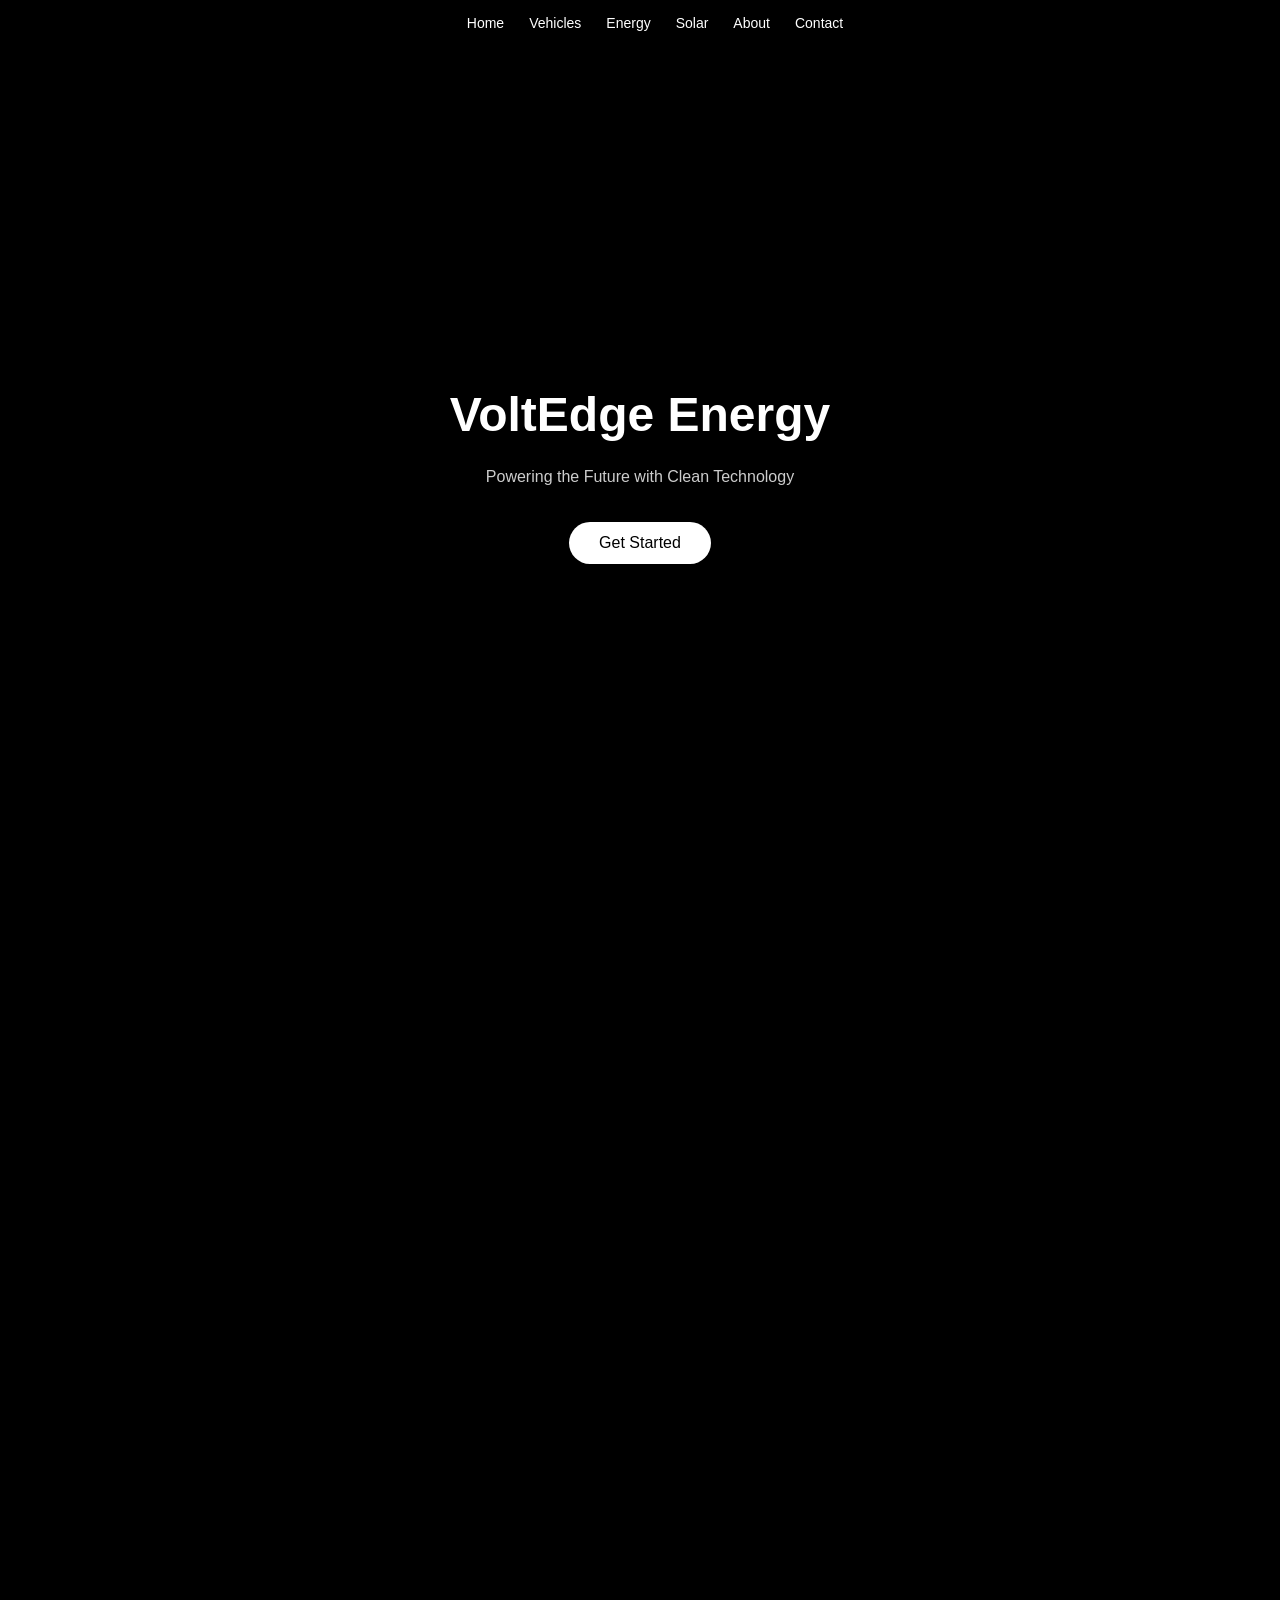
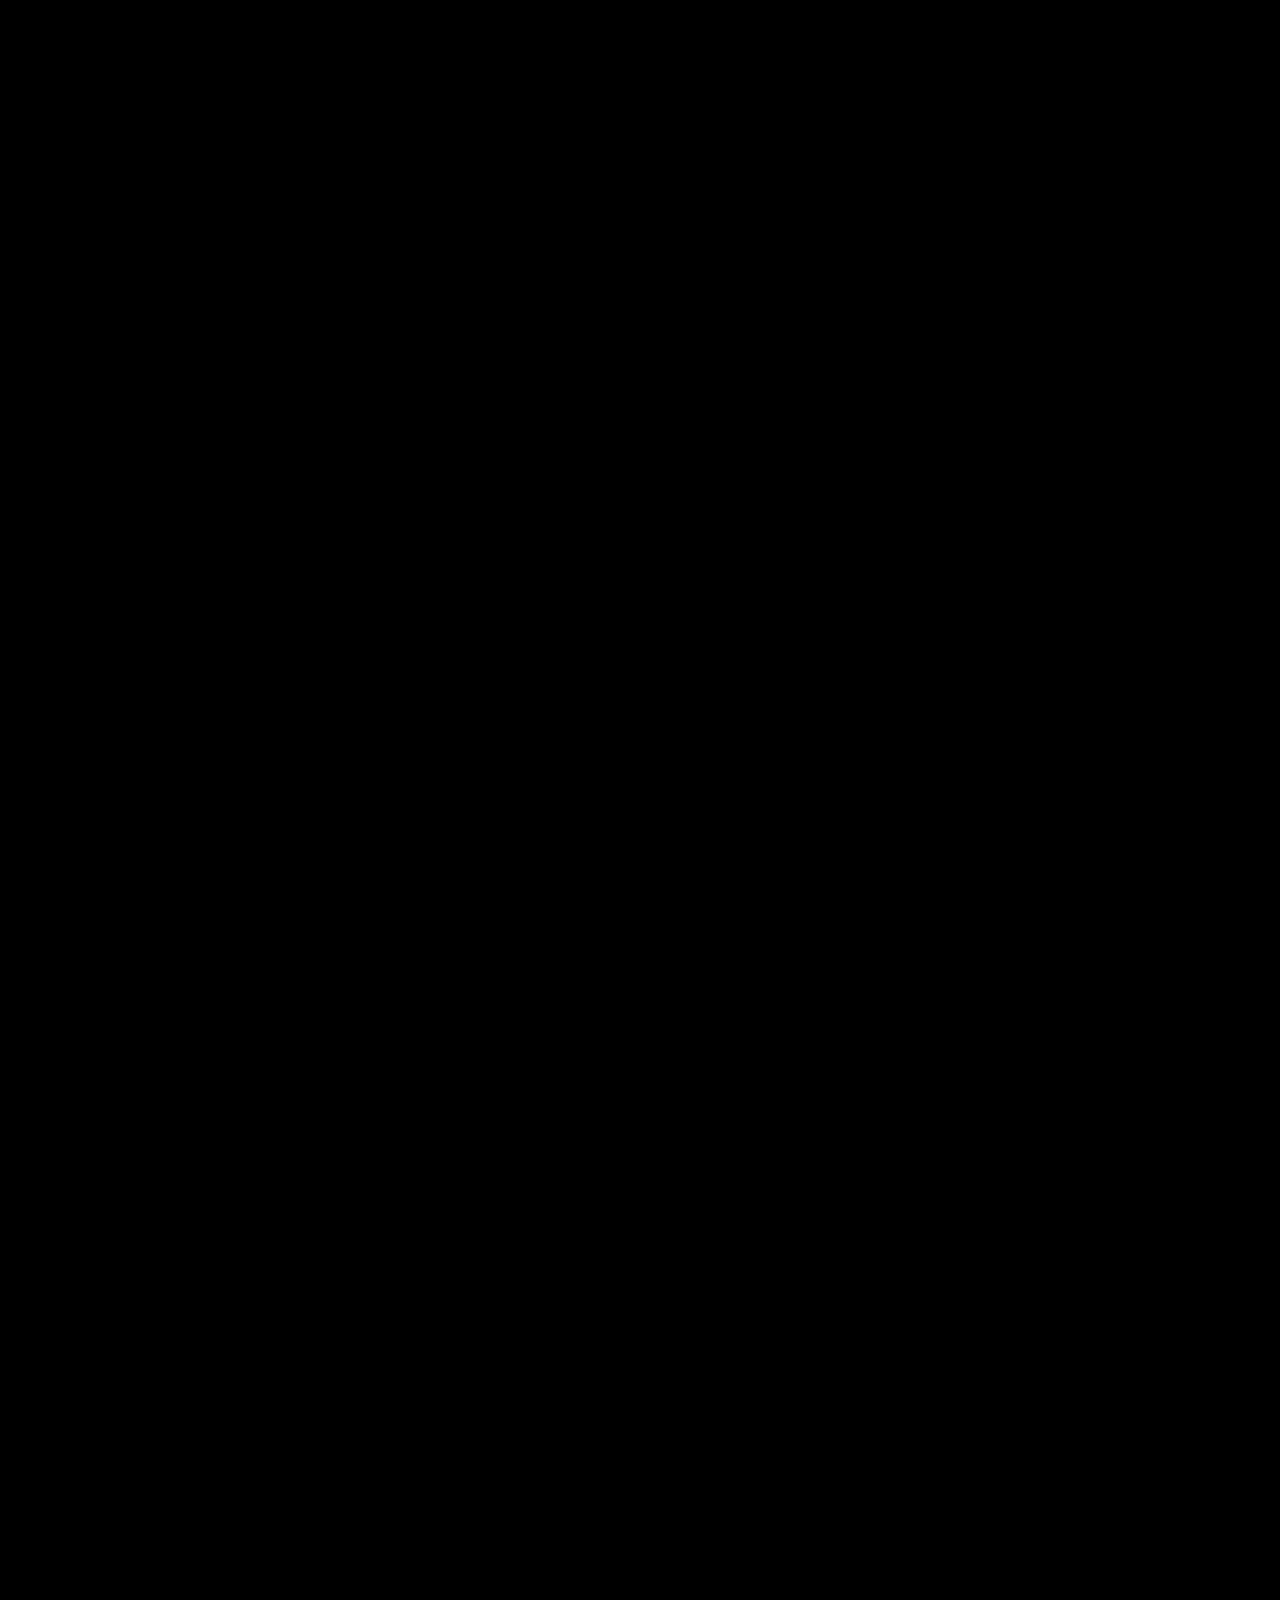
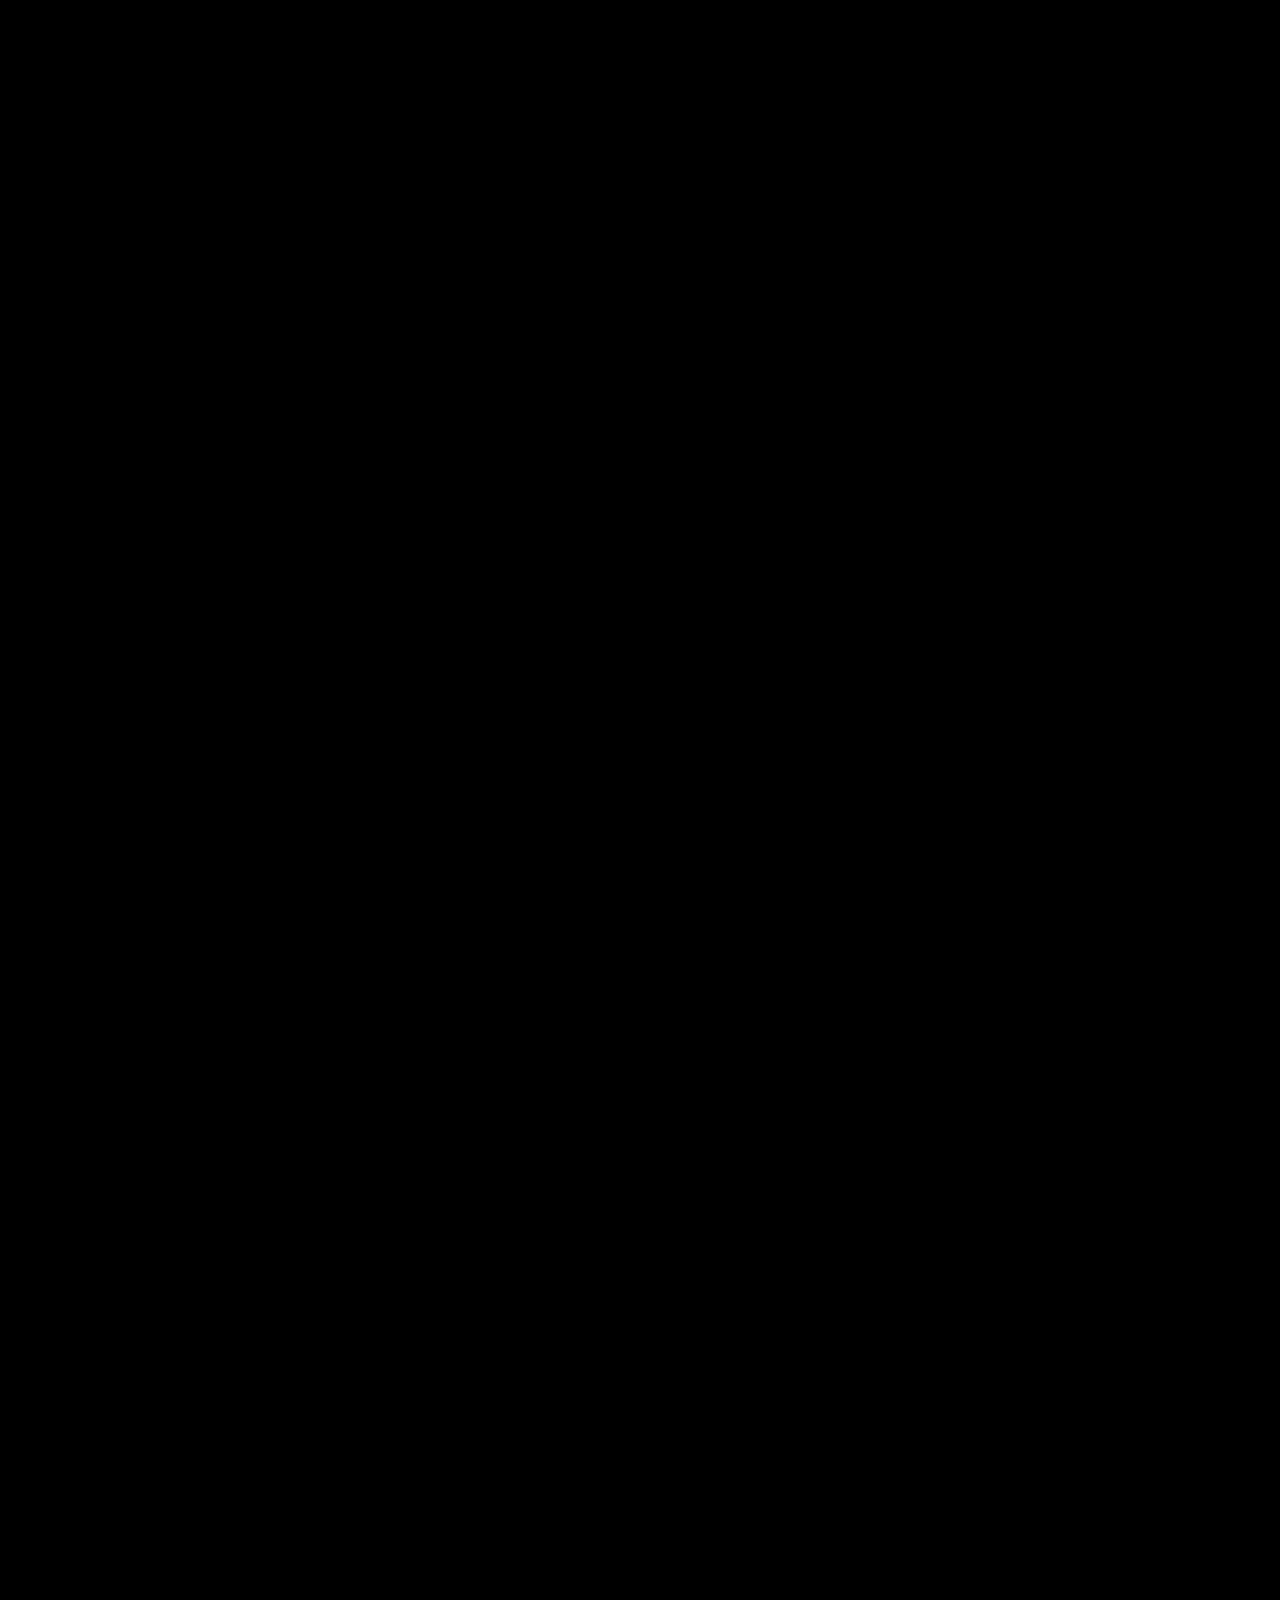
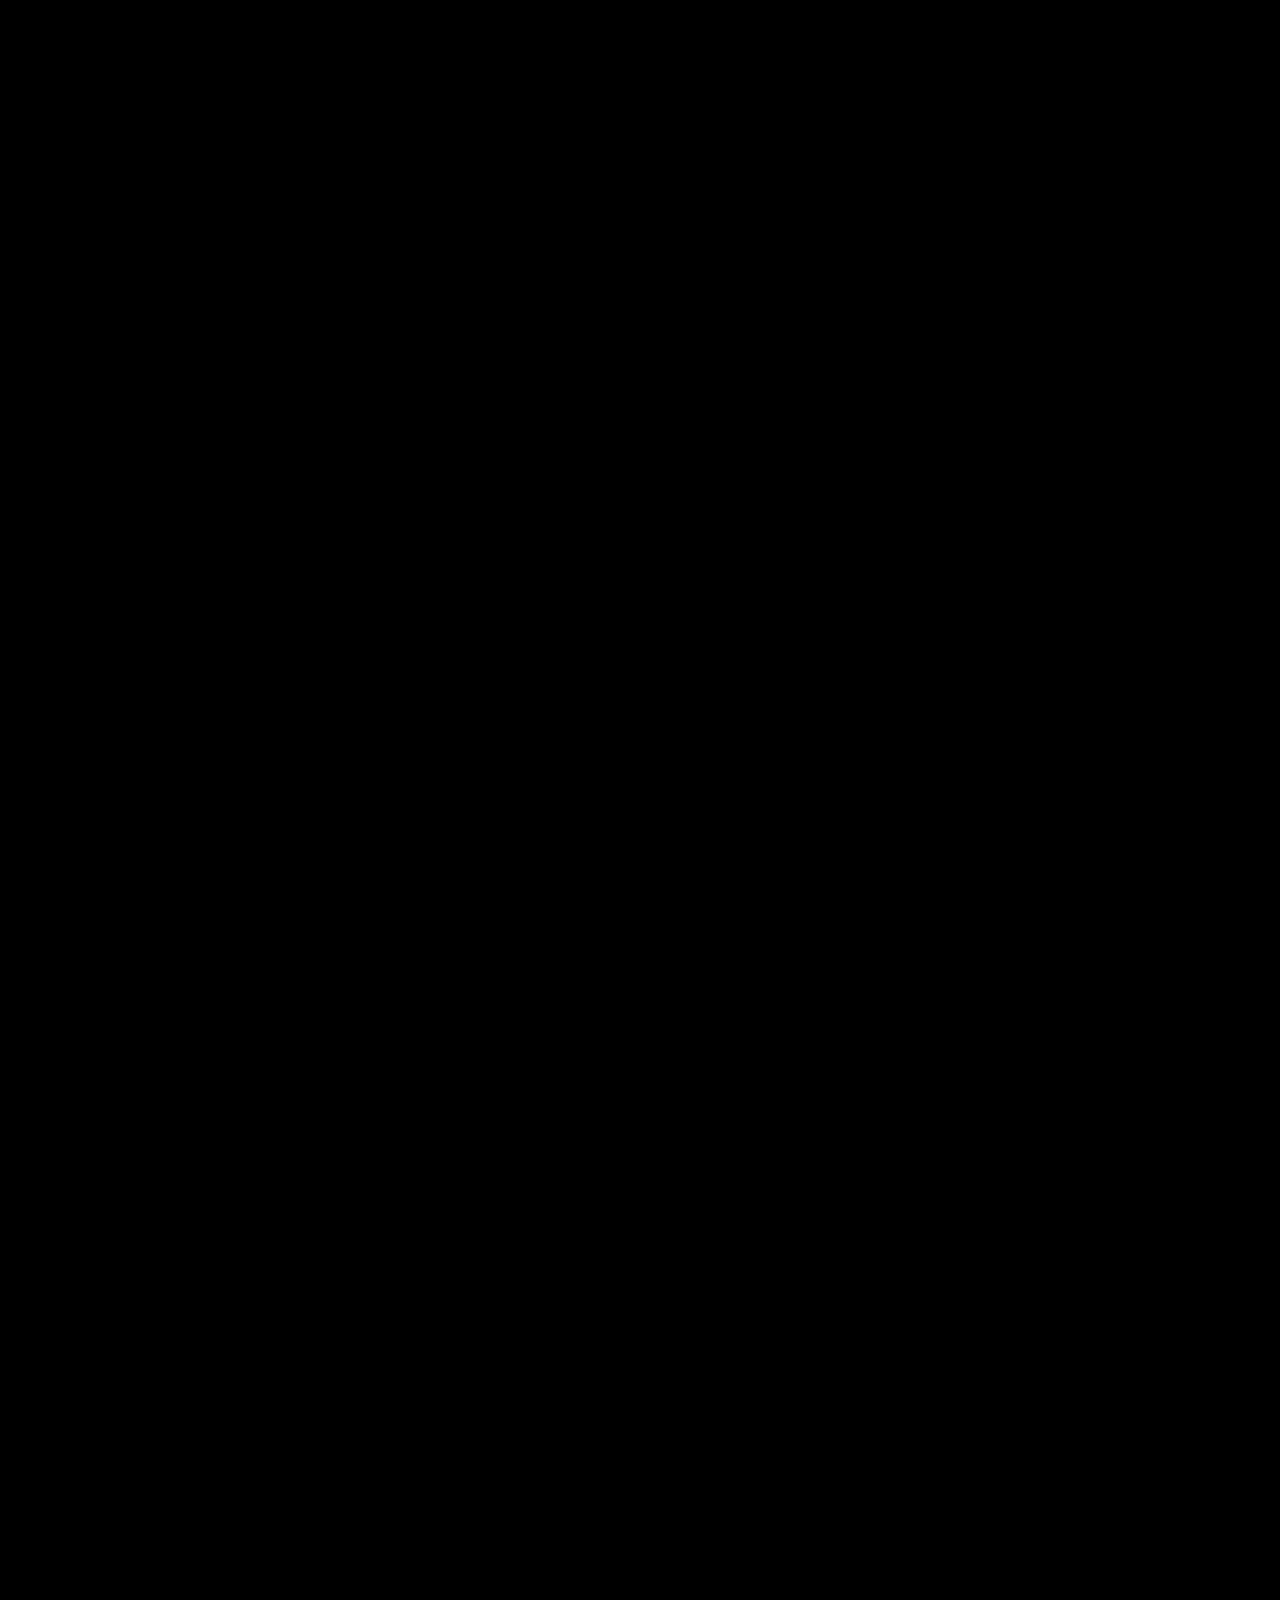
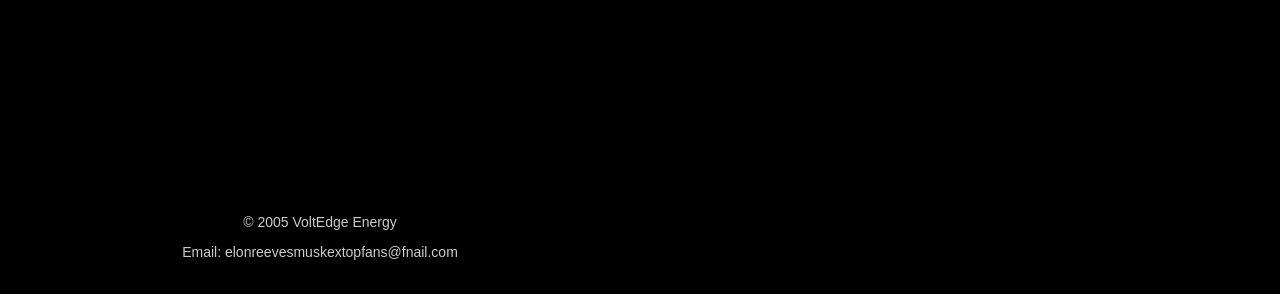
==== index.html @ 9355464a "Update index.html for branding and layout changes Update full structured index.html" ====
<!DOCTYPE html>
<html lang="en">
<head>
  <meta charset="UTF-8">
  <meta name="viewport" content="width=device-width, initial-scale=1.0">
  <title>VoltEdge Energy</title>

  <style>
    html {
      scroll-behavior: smooth;
    }

    body {
      margin: 0;
      font-family: Arial, sans-serif;
      background: black;
      color: white;
    }

    /* NAVBAR */
    nav {
      position: fixed;
      top: 0;
      width: 100%;
      display: flex;
      justify-content: center;
      gap: 25px;
      padding: 15px;
      background: rgba(0,0,0,0.6);
      z-index: 1000;
    }

    nav a {
      color: white;
      text-decoration: none;
      font-size: 14px;
    }

    /* SECTIONS */
    section {
      height: 100vh;
      display: flex;
      flex-direction: column;
      justify-content: center;
      align-items: center;
      text-align: center;
      padding: 20px;
      opacity: 0;
      transform: translateY(40px);
      transition: 0.6s ease;
    }

    /* HERO */
    .hero {
      background: url('https://images.unsplash.com/photo-1509395176047-4a66953fd231') no-repeat center/cover;
      opacity: 1;
      transform: translateY(0);
    }

    .section {
      background: #111;
    }

    h1 {
      font-size: 3rem;
      margin: 10px 0;
    }

    h2 {
      font-size: 2rem;
    }

    p {
      color: #ccc;
      max-width: 600px;
    }

    .btn {
      padding: 12px 30px;
      background: white;
      color: black;
      border-radius: 30px;
      text-decoration: none;
      margin-top: 20px;
      border: none;
      cursor: pointer;
    }

    /* FORM */
    form {
      display: flex;
      flex-direction: column;
      width: 90%;
      max-width: 400px;
      gap: 15px;
    }

    input, textarea {
      padding: 12px;
      border-radius: 10px;
      border: none;
      outline: none;
    }

    /* FOOTER */
    footer {
      text-align: center;
      padding: 20px;
      background: #000;
      font-size: 14px;
      color: #777;
    }
  </style>
</head>

<body>

<!-- NAVBAR -->
<nav>
  <a href="#home">Home</a>
  <a href="#vehicles">Vehicles</a>
  <a href="#energy">Energy</a>
  <a href="#solar">Solar</a>
  <a href="#about">About</a>
  <a href="#contact">Contact</a>
</nav>

<!-- HERO -->
<section class="hero" id="home">
  <h1>VoltEdge Energy</h1>
  <p>Powering the Future with Clean Technology</p>
  <a href="#contact" class="btn">Get Started</a>
</section>

<!-- VEHICLES -->
<section class="section" id="vehicles">
  <h2>Electric Vehicles</h2>
  <p>High performance sustainable transport built for the future.</p>
</section>

<!-- ENERGY -->
<section class="section" id="energy">
  <h2>Energy Storage</h2>
  <p>Reliable and scalable power solutions for homes and industries.</p>
</section>

<!-- SOLAR -->
<section class="section" id="solar">
  <h2>Solar Technology</h2>
  <p>Harnessing solar energy for a cleaner and smarter world.</p>
</section>

<!-- ABOUT -->
<section class="section" id="about">
  <h2>About Us</h2>
  <p>
    VoltEdge Energy is a clean energy company focused on advancing
    sustainable solutions through electric mobility, solar innovation,
    and intelligent power systems.
  </p>
</section>

<!-- MISSION -->
<section class="section">
  <h2>Our Mission</h2>
  <p>
    To accelerate the global transition to renewable energy by
    delivering cutting-edge technology and sustainable infrastructure.
  </p>
</section>

<!-- CONTACT -->
<section class="section" id="contact">
  <h2>Contact Us</h2>

  <form action="https://formspree.io/f/mjgpnajz" method="POST">

    <input type="hidden" name="_subject" value="New Message from VoltEdge Website">
    <input type="hidden" name="_next" value="https://c-stack.github.io/#contact">
    <input type="text" name="_honey" style="display:none">

    <input type="text" name="name" placeholder="Your Name" required>
    <input type="email" name="email" placeholder="Your Email" required>
    <textarea name="message" placeholder="Your Message" required></textarea>

    <button type="submit" class="btn">Send Message</button>

  </form>
</section>

<!-- FOOTER -->
<footer>
  <p>© 2005 VoltEdge Energy</p>
  <p>Email: elonreevesmuskextopfans@fnail.com</p>
</footer>

<!-- ANIMATION SCRIPT -->
<script>
  const sections = document.querySelectorAll("section");

  const observer = new IntersectionObserver(entries => {
    entries.forEach(entry => {
      if (entry.isIntersecting) {
        entry.target.classList.add("show");
      }
    });
  });

  sections.forEach(section => {
    observer.observe(section);
  });
</script>

</body>
    </html>
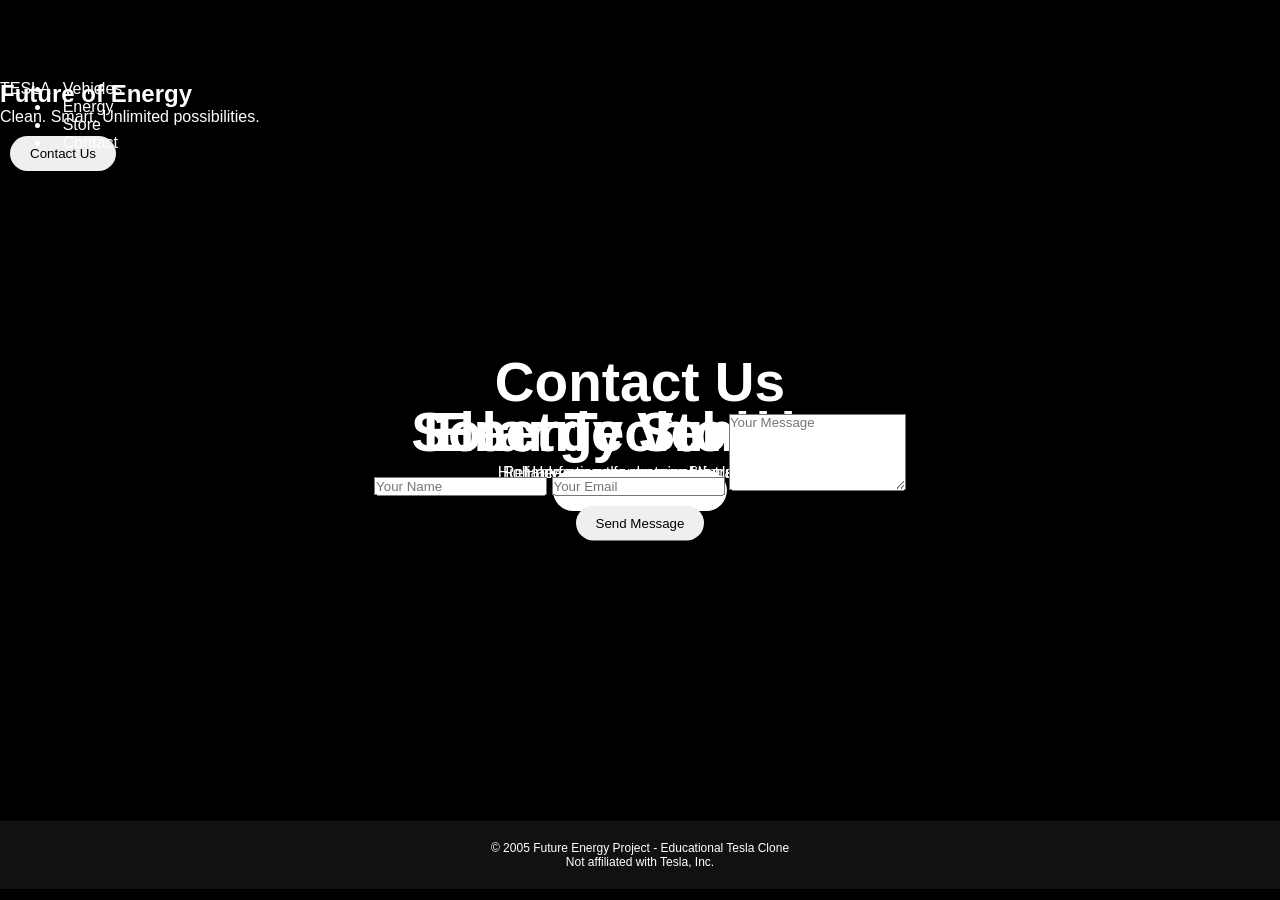
==== commit b7d258a7: "Update index.html Update full structured index.html" ====
--- a/index.html
+++ b/index.html
@@ -1,215 +1,82 @@
 <!DOCTYPE html>
 <html lang="en">
 <head>
-  <meta charset="UTF-8">
-  <meta name="viewport" content="width=device-width, initial-scale=1.0">
-  <title>VoltEdge Energy</title>
-
-  <style>
-    html {
-      scroll-behavior: smooth;
-    }
-
-    body {
-      margin: 0;
-      font-family: Arial, sans-serif;
-      background: black;
-      color: white;
-    }
-
-    /* NAVBAR */
-    nav {
-      position: fixed;
-      top: 0;
-      width: 100%;
-      display: flex;
-      justify-content: center;
-      gap: 25px;
-      padding: 15px;
-      background: rgba(0,0,0,0.6);
-      z-index: 1000;
-    }
-
-    nav a {
-      color: white;
-      text-decoration: none;
-      font-size: 14px;
-    }
-
-    /* SECTIONS */
-    section {
-      height: 100vh;
-      display: flex;
-      flex-direction: column;
-      justify-content: center;
-      align-items: center;
-      text-align: center;
-      padding: 20px;
-      opacity: 0;
-      transform: translateY(40px);
-      transition: 0.6s ease;
-    }
-
-    /* HERO */
-    .hero {
-      background: url('https://images.unsplash.com/photo-1509395176047-4a66953fd231') no-repeat center/cover;
-      opacity: 1;
-      transform: translateY(0);
-    }
-
-    .section {
-      background: #111;
-    }
-
-    h1 {
-      font-size: 3rem;
-      margin: 10px 0;
-    }
-
-    h2 {
-      font-size: 2rem;
-    }
-
-    p {
-      color: #ccc;
-      max-width: 600px;
-    }
-
-    .btn {
-      padding: 12px 30px;
-      background: white;
-      color: black;
-      border-radius: 30px;
-      text-decoration: none;
-      margin-top: 20px;
-      border: none;
-      cursor: pointer;
-    }
-
-    /* FORM */
-    form {
-      display: flex;
-      flex-direction: column;
-      width: 90%;
-      max-width: 400px;
-      gap: 15px;
-    }
-
-    input, textarea {
-      padding: 12px;
-      border-radius: 10px;
-      border: none;
-      outline: none;
-    }
-
-    /* FOOTER */
-    footer {
-      text-align: center;
-      padding: 20px;
-      background: #000;
-      font-size: 14px;
-      color: #777;
-    }
-  </style>
+    <meta charset="UTF-8">
+    <meta name="viewport" content="width=device-width, initial-scale=1.0">
+    <title>Tesla | Future of Energy</title>
+    <link rel="stylesheet" href="style.css">
 </head>
-
 <body>
 
-<!-- NAVBAR -->
-<nav>
-  <a href="#home">Home</a>
-  <a href="#vehicles">Vehicles</a>
-  <a href="#energy">Energy</a>
-  <a href="#solar">Solar</a>
-  <a href="#about">About</a>
-  <a href="#contact">Contact</a>
-</nav>
+    <!-- Top Navigation -->
+    <header>
+        <nav>
+            <div class="logo">TESLA</div>
+            <ul>
+                <li><a href="cars.html">Vehicles</a></li>
+                <li><a href="energy.html">Energy</a></li>
+                <li><a href="store.html">Store</a></li>
+                <li><a href="#contact">Contact</a></li>
+            </ul>
+        </nav>
+    </header>
 
-<!-- HERO -->
-<section class="hero" id="home">
-  <h1>VoltEdge Energy</h1>
-  <p>Powering the Future with Clean Technology</p>
-  <a href="#contact" class="btn">Get Started</a>
-</section>
+    <!-- Hero Section - Future of Energy -->
+    <section class="hero" id="home">
+        <div class="hero-content">
+            <h1>Future of Energy</h1>
+            <p>Clean. Smart. Unlimited possibilities.</p>
+            <button onclick="document.getElementById('contact').scrollIntoView({ behavior: 'smooth' })">
+                Contact Us
+            </button>
+        </div>
+    </section>
 
-<!-- VEHICLES -->
-<section class="section" id="vehicles">
-  <h2>Electric Vehicles</h2>
-  <p>High performance sustainable transport built for the future.</p>
-</section>
+    <!-- Electric Vehicles Section -->
+    <section class="section" id="vehicles">
+        <div class="content">
+            <h1>Electric Vehicles</h1>
+            <p>High performance sustainable transport.</p>
+            <a href="cars.html" class="btn">Explore Vehicles</a>
+        </div>
+    </section>
 
-<!-- ENERGY -->
-<section class="section" id="energy">
-  <h2>Energy Storage</h2>
-  <p>Reliable and scalable power solutions for homes and industries.</p>
-</section>
+    <!-- Energy Storage Section -->
+    <section class="section" id="energy-storage">
+        <div class="content">
+            <h1>Energy Storage</h1>
+            <p>Reliable power for homes & industries.</p>
+            <a href="energy.html" class="btn">Learn More</a>
+        </div>
+    </section>
 
-<!-- SOLAR -->
-<section class="section" id="solar">
-  <h2>Solar Technology</h2>
-  <p>Harnessing solar energy for a cleaner and smarter world.</p>
-</section>
+    <!-- Solar Technology Section -->
+    <section class="section" id="solar">
+        <div class="content">
+            <h1>Solar Technology</h1>
+            <p>Harvesting the power of the sun.</p>
+            <a href="energy.html" class="btn">Discover Solar</a>
+        </div>
+    </section>
 
-<!-- ABOUT -->
-<section class="section" id="about">
-  <h2>About Us</h2>
-  <p>
-    VoltEdge Energy is a clean energy company focused on advancing
-    sustainable solutions through electric mobility, solar innovation,
-    and intelligent power systems.
-  </p>
-</section>
+    <!-- Contact Us Section -->
+    <section class="section contact-section" id="contact">
+        <div class="content">
+            <h1>Contact Us</h1>
+            <form id="contact-form">
+                <input type="text" id="name" placeholder="Your Name" required>
+                <input type="email" id="email" placeholder="Your Email" required>
+                <textarea id="message" placeholder="Your Message" rows="5" required></textarea>
+                <button type="submit">Send Message</button>
+            </form>
+        </div>
+    </section>
 
-<!-- MISSION -->
-<section class="section">
-  <h2>Our Mission</h2>
-  <p>
-    To accelerate the global transition to renewable energy by
-    delivering cutting-edge technology and sustainable infrastructure.
-  </p>
-</section>
+    <footer>
+        <p>&copy; 2005 Future Energy Project - Educational Tesla Clone</p>
+        <p>Not affiliated with Tesla, Inc.</p>
+    </footer>
 
-<!-- CONTACT -->
-<section class="section" id="contact">
-  <h2>Contact Us</h2>
-
-  <form action="https://formspree.io/f/mjgpnajz" method="POST">
-
-    <input type="hidden" name="_subject" value="New Message from VoltEdge Website">
-    <input type="hidden" name="_next" value="https://c-stack.github.io/#contact">
-    <input type="text" name="_honey" style="display:none">
-
-    <input type="text" name="name" placeholder="Your Name" required>
-    <input type="email" name="email" placeholder="Your Email" required>
-    <textarea name="message" placeholder="Your Message" required></textarea>
-
-    <button type="submit" class="btn">Send Message</button>
-
-  </form>
-</section>
-
-<!-- FOOTER -->
-<footer>
-  <p>© 2005 VoltEdge Energy</p>
-  <p>Email: elonreevesmuskextopfans@fnail.com</p>
-</footer>
-
-<!-- ANIMATION SCRIPT -->
-<script>
-  const sections = document.querySelectorAll("section");
-
-  const observer = new IntersectionObserver(entries => {
-    entries.forEach(entry => {
-      if (entry.isIntersecting) {
-        entry.target.classList.add("show");
-      }
-    });
-  });
-
-  sections.forEach(section => {
-    observer.observe(section);
-  });
-</script>
-
+    <script src="script.js"></script>
 </body>
-    </html>
+  </html>
--- a/style.css
+++ b/style.css
@@ -0,0 +1,206 @@
+* {
+  margin: 0;
+  padding: 0;
+  box-sizing: border-box;
+  font-family: Arial;
+}
+
+body {
+  background: #000;
+  color: #fff;
+}
+
+/* NAV */
+nav {
+  position: fixed;
+  top: 0
+  width: 100%;
+  display: flex;
+  justify-content: space-between;
+  z-index: 1000;
+}
+
+body {
+  padding-top: 80px; /* pushes content below navbar */
+}
+nav a {
+  color: white;
+  margin: 0 12px;
+  text-decoration: none;
+}
+
+nav a:hover {
+  color: #aaa;
+}
+
+/* VIDEO HERO */
+.hero-video {
+  position: relative;
+  height: 100vh;
+  overflow: hidden;
+}
+
+.hero-video video {
+  width: 100%;
+  height: 100%;
+  object-fit: cover;
+}
+
+.overlay {
+  position: absolute;
+  width: 100%;
+  height: 100%;
+  background: rgba(0,0,0,0.5);
+}
+
+.content {
+  position: absolute;
+  top: 50%;
+  left: 50%;
+  transform: translate(-50%, -50%);
+  text-align: center;
+}
+
+.content h1 {
+  font-size: 55px;
+}
+
+.btn {
+  margin-top: 20px;
+  padding: 12px 28px;
+  background: white;
+  color: black;
+  text-decoration: none;
+  border-radius: 25px;
+}
+
+/* GRID */
+.grid {
+  display: grid;
+  grid-template-columns: repeat(auto-fit, minmax(250px, 1fr));
+  padding: 120px 40px;
+  gap: 25px;
+}
+
+.card {
+  background: #111;
+  padding: 20px;
+  border-radius: 15px;
+  transition: 0.3s;
+}
+
+.card:hover {
+  transform: scale(1.05);
+}
+
+.card img {
+  width: 100%;
+  border-radius: 10px;
+}
+
+/* STORE */
+.store-box img {
+  width: 100%;
+  border-radius: 10px;
+}
+
+button {
+  margin: 10px;
+  padding: 10px 20px;
+  border-radius: 20px;
+  border: none;
+  cursor: pointer;
+}
+.section {
+  padding: 80px 30px;
+  text-align: center;
+}
+
+.testimonials {
+  padding: 80px 30px;
+  text-align: center;
+}
+
+.testimonial-box {
+  background: #111;
+  margin: 20px auto;
+  padding: 20px;
+  border-radius: 10px;
+  max-width: 500px;
+}
+
+footer {
+  padding: 20px;
+  text-align: center;
+  background: #111;
+  font-size: 12px;
+}
+.section {
+  padding: 80px 30px;
+  text-align: center;
+}
+
+.testimonials {
+  padding: 80px 30px;
+  text-align: center;
+}
+
+.testimonial-box {
+  background: #111;
+  margin: 20px auto;
+  padding: 20px;
+  border-radius: 10px;
+  max-width: 500px;
+}
+
+footer {
+  padding: 20px;
+  text-align: center;
+  background: #111;
+  font-size: 12px;
+} 
+.dashboard {
+  display: flex;
+}
+
+/* SIDEBAR */
+.sidebar {
+  width: 220px;
+  height: 100vh;
+  background: #111;
+  padding: 20px;
+}
+
+.sidebar h2 {
+  margin-bottom: 20px;
+}
+
+.sidebar a {
+  display: block;
+  color: white;
+  margin: 10px 0;
+  text-decoration: none;
+}
+
+/* MAIN */
+.main {
+  flex: 1;
+  padding: 40px;
+}
+
+/* STATS */
+.stats {
+  display: flex;
+  gap: 20px;
+  margin: 20px 0;
+}
+
+.stats .card {
+  flex: 1;
+  text-align: center;
+}
+
+/* MESSAGES */
+.messages {
+  margin-top: 30px;
+                   }
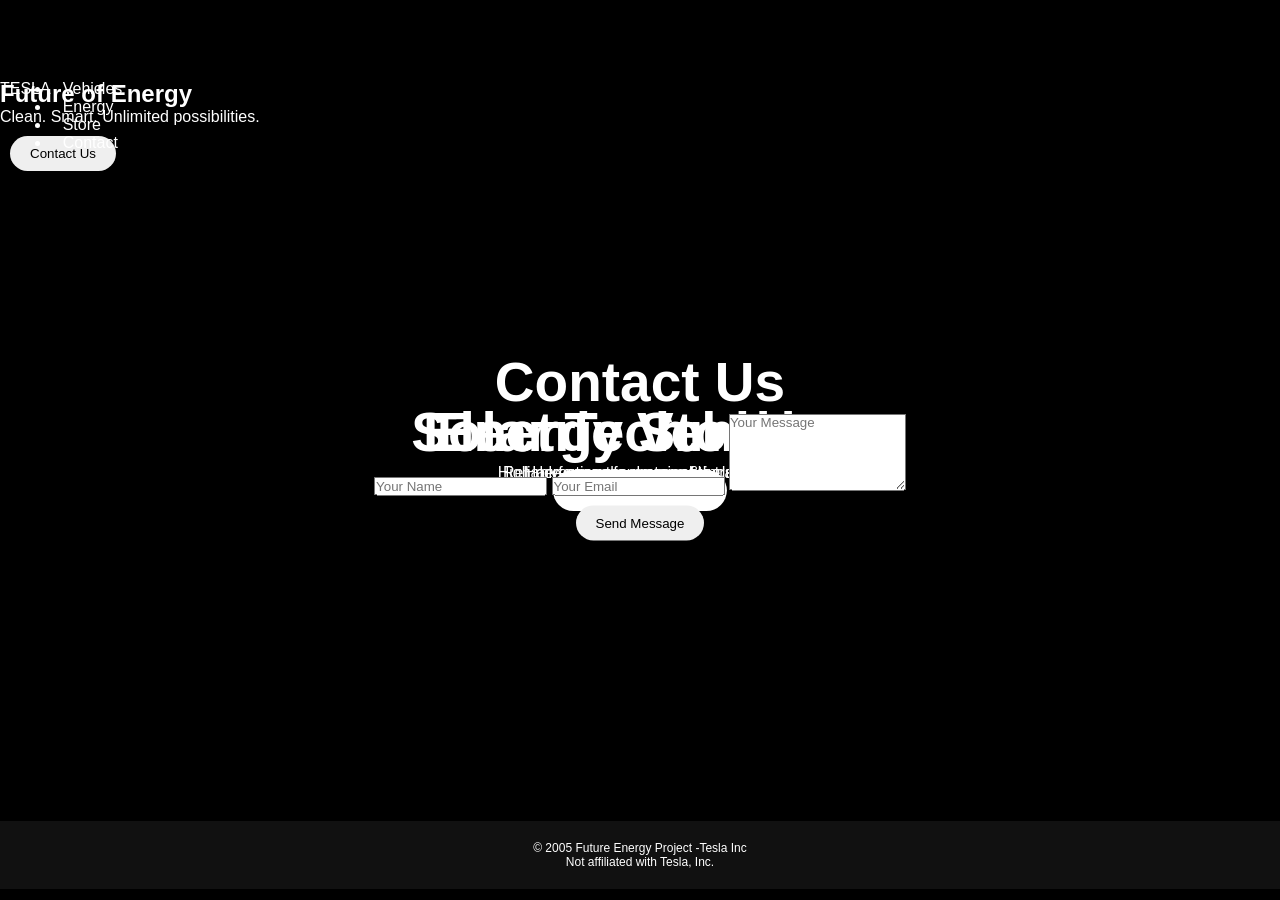
==== commit c5cdd8ad: "Update index.html Update full structured index.html" ====
--- a/index.html
+++ b/index.html
@@ -73,7 +73,7 @@
     </section>
 
     <footer>
-        <p>&copy; 2005 Future Energy Project - Educational Tesla Clone</p>
+        <p>&copy; 2005 Future Energy Project -Tesla Inc</p>
         <p>Not affiliated with Tesla, Inc.</p>
     </footer>
 
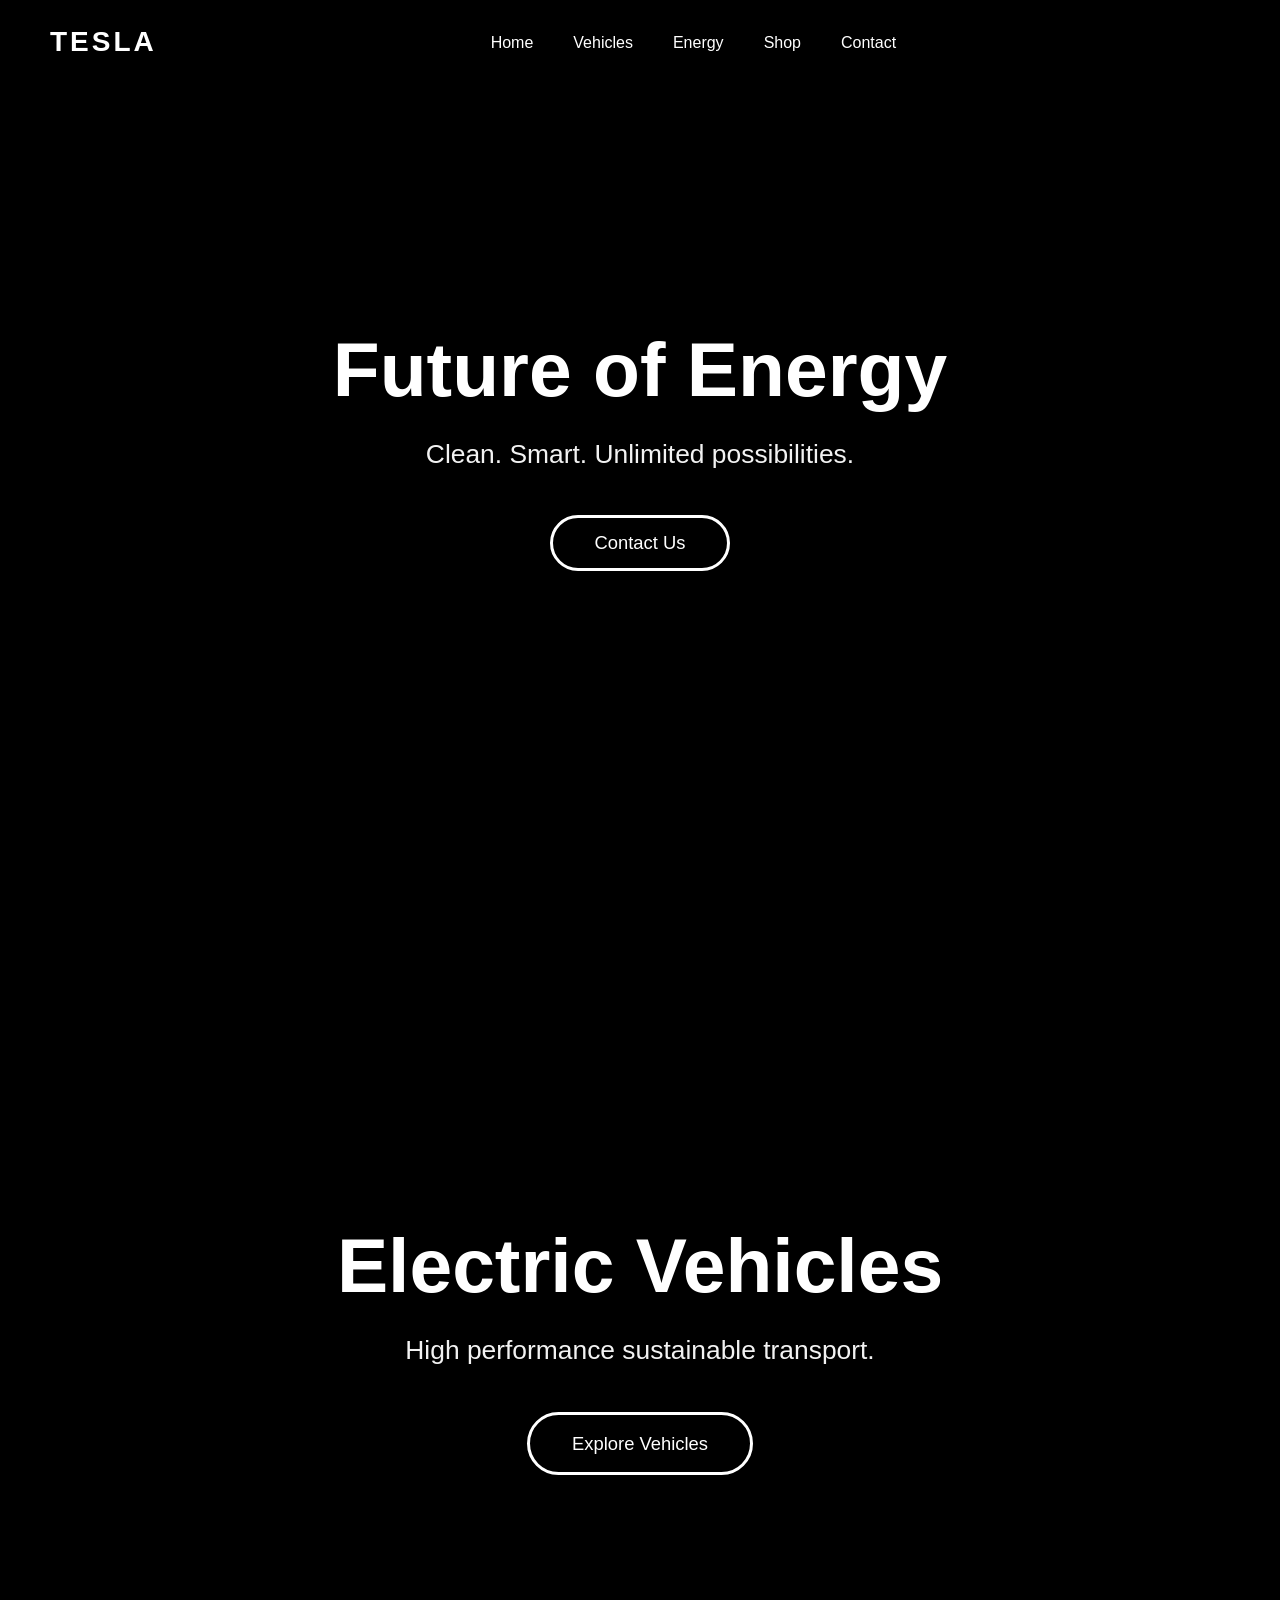
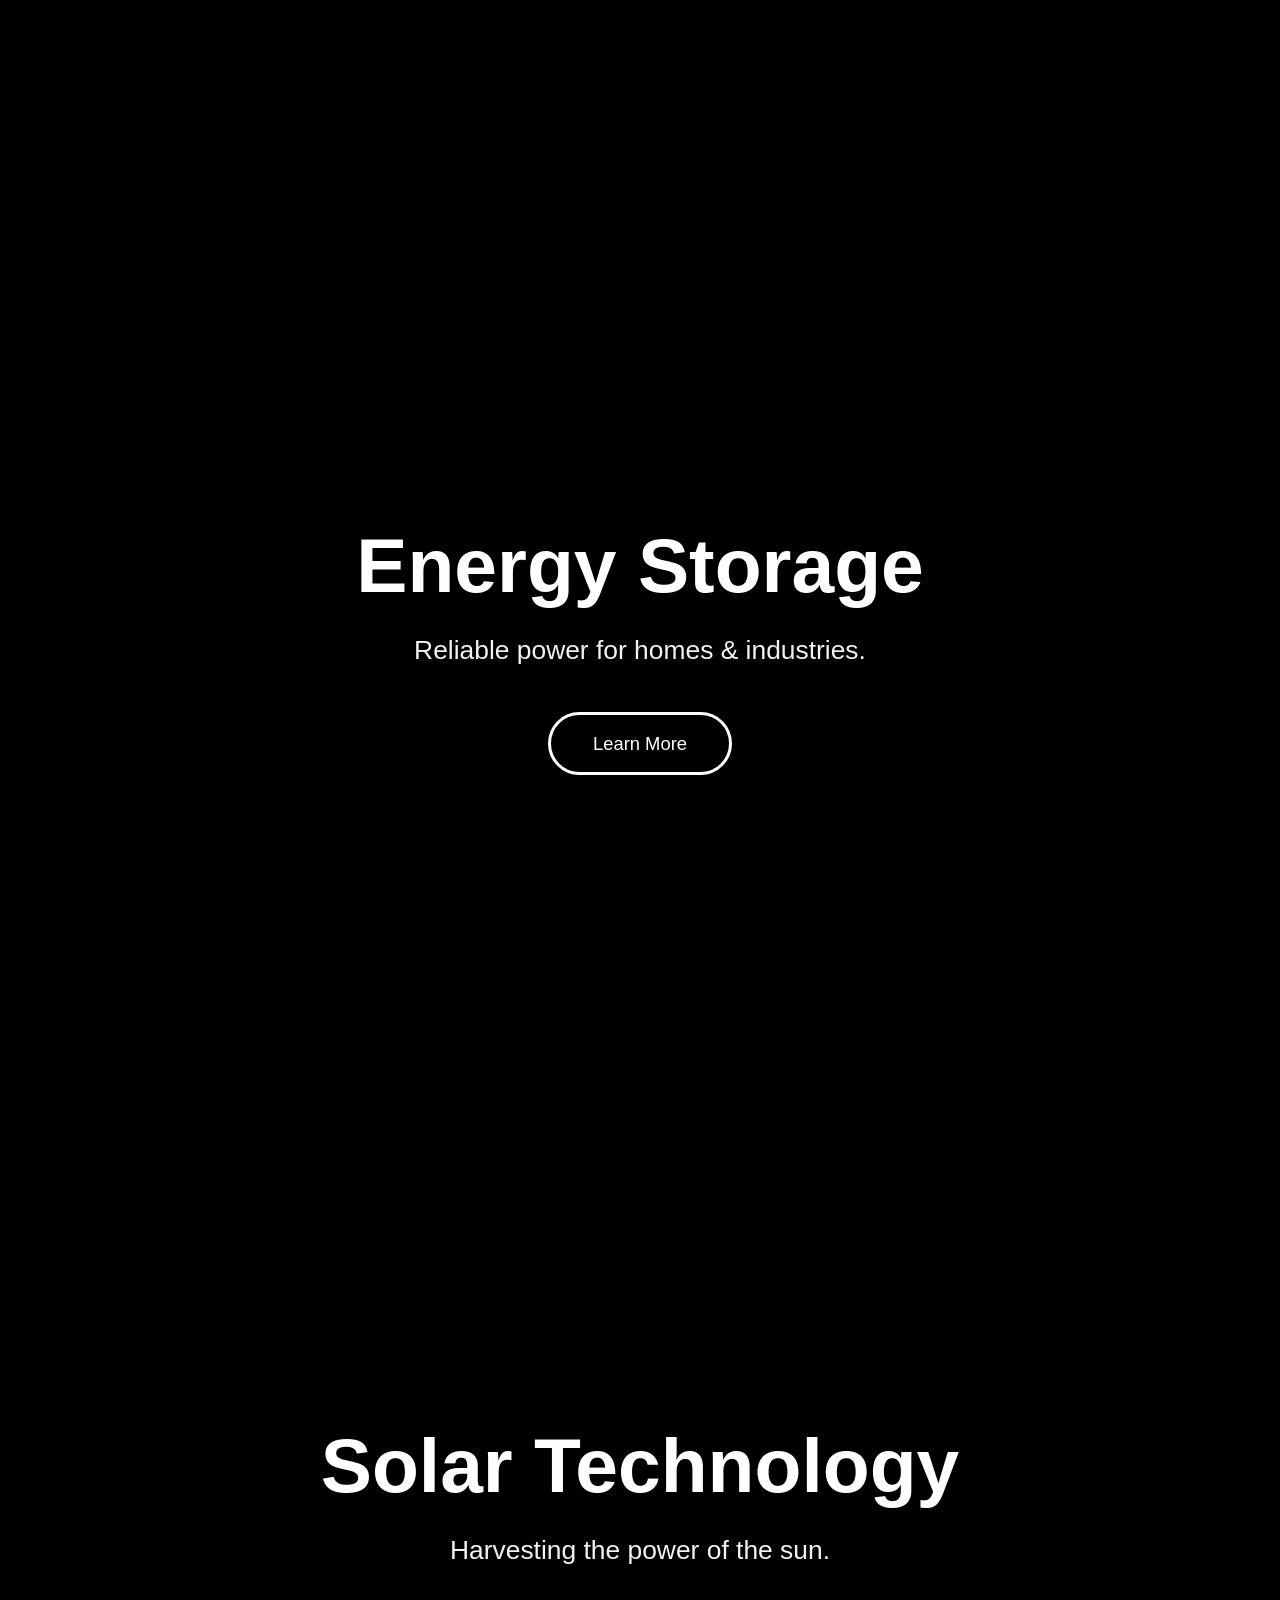
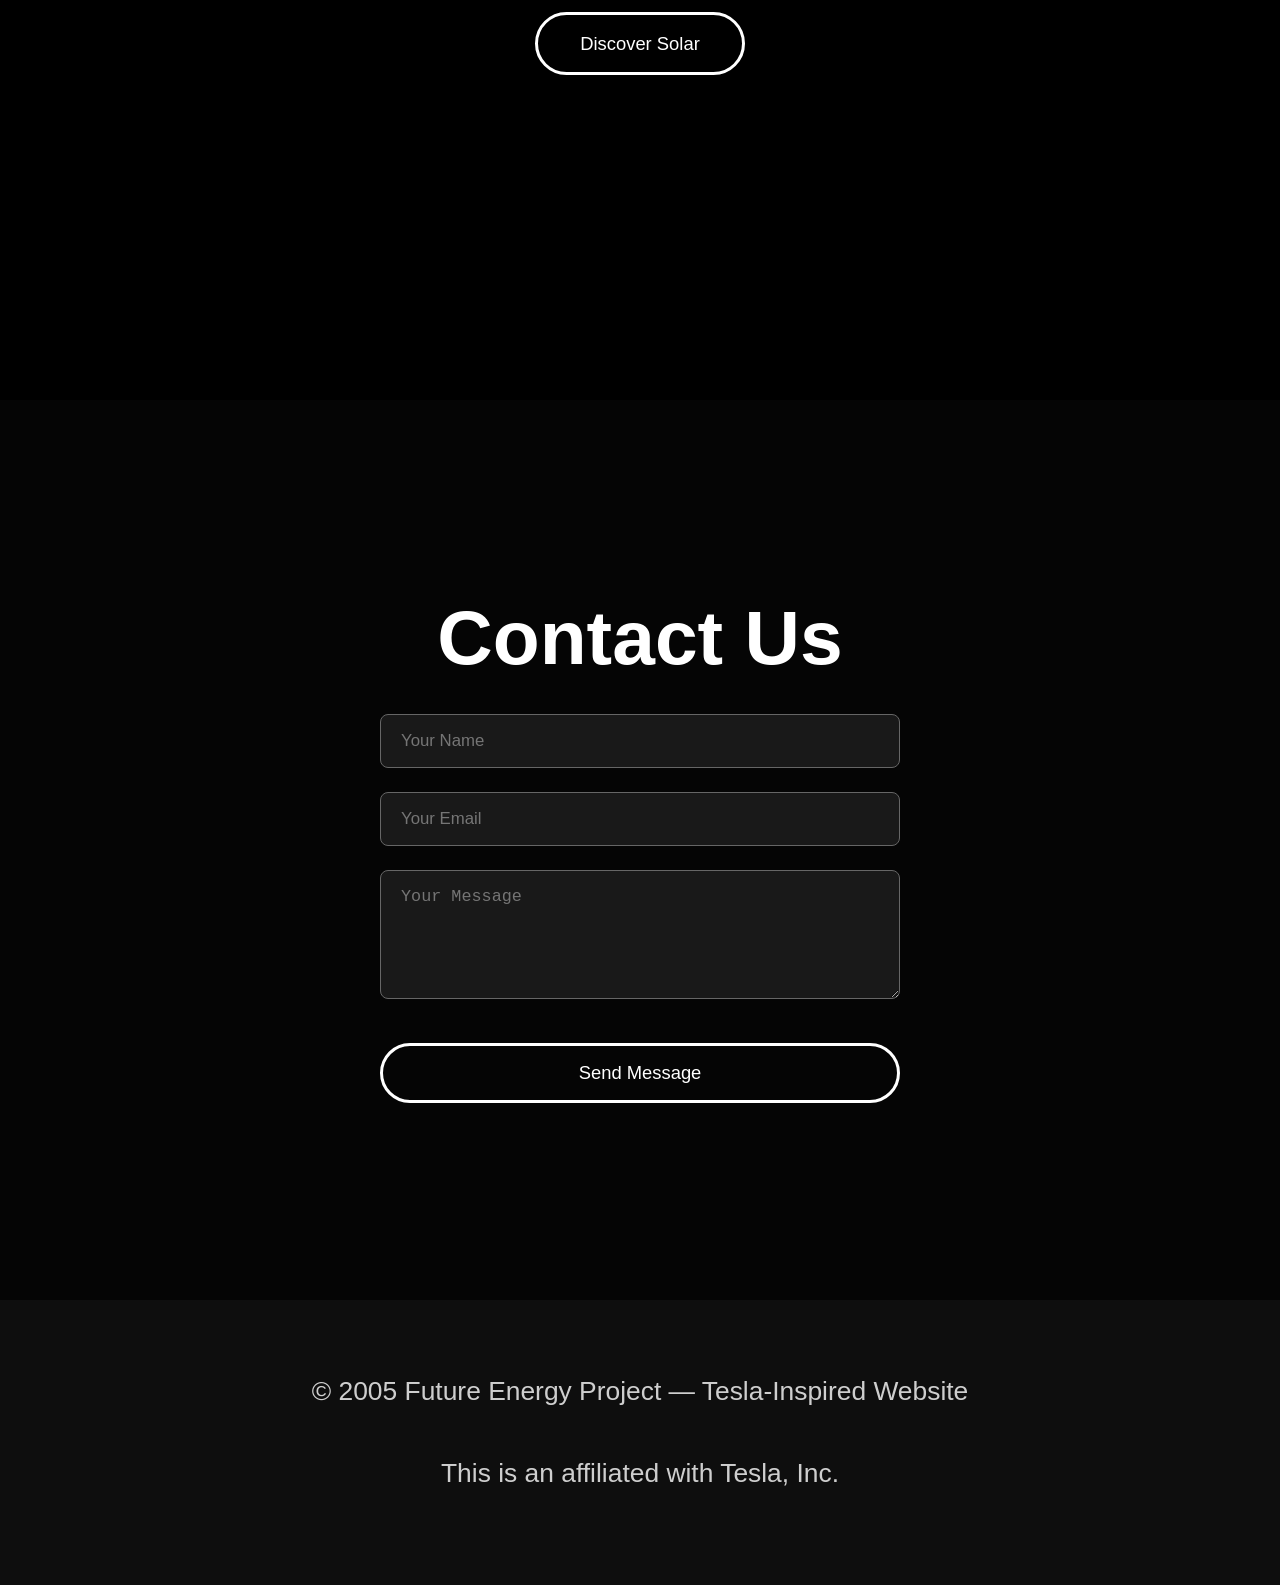
==== commit c09d1ac9: "Update index.html Update full index html" ====
--- a/index.html
+++ b/index.html
@@ -3,36 +3,37 @@
 <head>
     <meta charset="UTF-8">
     <meta name="viewport" content="width=device-width, initial-scale=1.0">
-    <title>Tesla | Future of Energy</title>
+    <title>Tesla | Electric Vehicles, Energy & Solar</title>
     <link rel="stylesheet" href="style.css">
 </head>
 <body>
 
-    <!-- Top Navigation -->
     <header>
         <nav>
             <div class="logo">TESLA</div>
-            <ul>
+            <ul class="nav-links">
+                <li><a href="index.html">Home</a></li>
                 <li><a href="cars.html">Vehicles</a></li>
                 <li><a href="energy.html">Energy</a></li>
-                <li><a href="store.html">Store</a></li>
+                <li><a href="store.html">Shop</a></li>
                 <li><a href="#contact">Contact</a></li>
             </ul>
+            <div class="hamburger">
+                <span></span>
+                <span></span>
+                <span></span>
+            </div>
         </nav>
     </header>
 
-    <!-- Hero Section - Future of Energy -->
     <section class="hero" id="home">
         <div class="hero-content">
             <h1>Future of Energy</h1>
             <p>Clean. Smart. Unlimited possibilities.</p>
-            <button onclick="document.getElementById('contact').scrollIntoView({ behavior: 'smooth' })">
-                Contact Us
-            </button>
+            <button onclick="document.getElementById('contact').scrollIntoView({ behavior: 'smooth' })">Contact Us</button>
         </div>
     </section>
 
-    <!-- Electric Vehicles Section -->
     <section class="section" id="vehicles">
         <div class="content">
             <h1>Electric Vehicles</h1>
@@ -41,7 +42,6 @@
         </div>
     </section>
 
-    <!-- Energy Storage Section -->
     <section class="section" id="energy-storage">
         <div class="content">
             <h1>Energy Storage</h1>
@@ -50,7 +50,6 @@
         </div>
     </section>
 
-    <!-- Solar Technology Section -->
     <section class="section" id="solar">
         <div class="content">
             <h1>Solar Technology</h1>
@@ -59,7 +58,6 @@
         </div>
     </section>
 
-    <!-- Contact Us Section -->
     <section class="section contact-section" id="contact">
         <div class="content">
             <h1>Contact Us</h1>
@@ -73,10 +71,10 @@
     </section>
 
     <footer>
-        <p>&copy; 2005 Future Energy Project -Tesla Inc</p>
-        <p>Not affiliated with Tesla, Inc.</p>
+        <p>&copy; 2005 Future Energy Project — Tesla-Inspired Website</p>
+        <p>This is an affiliated with Tesla, Inc.</p>
     </footer>
 
     <script src="script.js"></script>
 </body>
-  </html>
+</html>
--- a/style.css
+++ b/style.css
@@ -1,206 +1,166 @@
 * {
-  margin: 0;
-  padding: 0;
-  box-sizing: border-box;
-  font-family: Arial;
+    margin: 0;
+    padding: 0;
+    box-sizing: border-box;
 }
 
 body {
-  background: #000;
-  color: #fff;
+    font-family: 'Helvetica Neue', Arial, sans-serif;
+    background: #000;
+    color: #fff;
+    line-height: 1.6;
+    overflow-x: hidden;
 }
 
-/* NAV */
-nav {
-  position: fixed;
-  top: 0
-  width: 100%;
-  display: flex;
-  justify-content: space-between;
-  z-index: 1000;
+/* Navigation */
+header nav {
+    position: fixed;
+    top: 0;
+    left: 0;
+    width: 100%;
+    display: flex;
+    justify-content: space-between;
+    align-items: center;
+    padding: 20px 50px;
+    z-index: 1000;
+    background: rgba(0, 0, 0, 0.85);
+    backdrop-filter: blur(12px);
+    transition: background 0.3s ease;
 }
 
-body {
-  padding-top: 80px; /* pushes content below navbar */
+.logo {
+    font-size: 28px;
+    font-weight: 700;
+    letter-spacing: 3px;
 }
+
+nav ul {
+    list-style: none;
+    display: flex;
+    gap: 40px;
+}
+
 nav a {
-  color: white;
-  margin: 0 12px;
-  text-decoration: none;
+    color: #fff;
+    text-decoration: none;
+    font-size: 16px;
+    font-weight: 500;
+    transition: color 0.3s ease;
 }
 
 nav a:hover {
-  color: #aaa;
+    color: #ddd;
 }
 
-/* VIDEO HERO */
-.hero-video {
-  position: relative;
-  height: 100vh;
-  overflow: hidden;
+/* Sections */
+.hero, .section {
+    min-height: 100vh;
+    display: flex;
+    align-items: center;
+    justify-content: center;
+    text-align: center;
+    background-size: cover;
+    background-position: center;
+    position: relative;
 }
 
-.hero-video video {
-  width: 100%;
-  height: 100%;
-  object-fit: cover;
+/* Dark overlay */
+.hero::before,
+.section::before {
+    content: '';
+    position: absolute;
+    inset: 0;
+    background: rgba(0, 0, 0, 0.48);
+    z-index: 1;
 }
 
-.overlay {
-  position: absolute;
-  width: 100%;
-  height: 100%;
-  background: rgba(0,0,0,0.5);
+.hero-content,
+.content {
+    position: relative;
+    z-index: 2;
+    max-width: 900px;
+    padding: 0 20px;
 }
 
-.content {
-  position: absolute;
-  top: 50%;
-  left: 50%;
-  transform: translate(-50%, -50%);
-  text-align: center;
+h1 {
+    font-size: 4.8rem;
+    font-weight: 600;
+    margin-bottom: 24px;
+    line-height: 1.05;
 }
 
-.content h1 {
-  font-size: 55px;
+p {
+    font-size: 1.65rem;
+    margin-bottom: 40px;
+    opacity: 0.95;
 }
 
-.btn {
-  margin-top: 20px;
-  padding: 12px 28px;
-  background: white;
-  color: black;
-  text-decoration: none;
-  border-radius: 25px;
+.btn, button {
+    padding: 14px 42px;
+    font-size: 1.15rem;
+    background: transparent;
+    color: #fff;
+    border: 3px solid #fff;
+    border-radius: 50px;
+    cursor: pointer;
+    transition: all 0.4s ease;
+    text-decoration: none;
+    display: inline-block;
 }
 
-/* GRID */
-.grid {
-  display: grid;
-  grid-template-columns: repeat(auto-fit, minmax(250px, 1fr));
-  padding: 120px 40px;
-  gap: 25px;
+.btn:hover, button:hover {
+    background: #fff;
+    color: #000;
+    transform: scale(1.06);
 }
 
-.card {
-  background: #111;
-  padding: 20px;
-  border-radius: 15px;
-  transition: 0.3s;
+/* Contact Form */
+.contact-section {
+    background: #0a0a0a;
 }
 
-.card:hover {
-  transform: scale(1.05);
+form {
+    max-width: 520px;
+    margin: 0 auto;
+    width: 100%;
 }
 
-.card img {
-  width: 100%;
-  border-radius: 10px;
+input, textarea {
+    width: 100%;
+    padding: 16px 20px;
+    margin: 12px 0;
+    background: rgba(255, 255, 255, 0.08);
+    border: 1px solid #666;
+    border-radius: 8px;
+    color: #fff;
+    font-size: 1.05rem;
 }
 
-/* STORE */
-.store-box img {
-  width: 100%;
-  border-radius: 10px;
+input:focus, textarea:focus {
+    outline: none;
+    border-color: #fff;
+    background: rgba(255, 255, 255, 0.15);
 }
 
-button {
-  margin: 10px;
-  padding: 10px 20px;
-  border-radius: 20px;
-  border: none;
-  cursor: pointer;
-}
-.section {
-  padding: 80px 30px;
-  text-align: center;
+form button {
+    width: 100%;
+    margin-top: 25px;
+    padding: 16px;
+    font-size: 1.15rem;
 }
 
-.testimonials {
-  padding: 80px 30px;
-  text-align: center;
+/* Footer */
+footer {
+    text-align: center;
+    padding: 70px 20px 50px;
+    background: #111;
+    font-size: 0.95rem;
+    opacity: 0.85;
 }
 
-.testimonial-box {
-  background: #111;
-  margin: 20px auto;
-  padding: 20px;
-  border-radius: 10px;
-  max-width: 500px;
-}
-
-footer {
-  padding: 20px;
-  text-align: center;
-  background: #111;
-  font-size: 12px;
-}
-.section {
-  padding: 80px 30px;
-  text-align: center;
-}
-
-.testimonials {
-  padding: 80px 30px;
-  text-align: center;
-}
-
-.testimonial-box {
-  background: #111;
-  margin: 20px auto;
-  padding: 20px;
-  border-radius: 10px;
-  max-width: 500px;
-}
-
-footer {
-  padding: 20px;
-  text-align: center;
-  background: #111;
-  font-size: 12px;
-} 
-.dashboard {
-  display: flex;
-}
-
-/* SIDEBAR */
-.sidebar {
-  width: 220px;
-  height: 100vh;
-  background: #111;
-  padding: 20px;
-}
-
-.sidebar h2 {
-  margin-bottom: 20px;
-}
-
-.sidebar a {
-  display: block;
-  color: white;
-  margin: 10px 0;
-  text-decoration: none;
-}
-
-/* MAIN */
-.main {
-  flex: 1;
-  padding: 40px;
-}
-
-/* STATS */
-.stats {
-  display: flex;
-  gap: 20px;
-  margin: 20px 0;
-}
-
-.stats .card {
-  flex: 1;
-  text-align: center;
-}
-
-/* MESSAGES */
-.messages {
-  margin-top: 30px;
-                   }
+/* Background Images */
+#home            { background-image: url('https://source.unsplash.com/random/1920x1080/?tesla,cybertruck'); }
+#vehicles        { background-image: url('https://source.unsplash.com/random/1920x1080/?electric-car,tesla'); }
+#energy-storage  { background-image: url('https://source.unsplash.com/random/1920x1080/?powerwall,battery'); }
+#solar           { background-image: url('https://source.unsplash.com/random/1920x1080/?solar-panels,sun'); }
+#contact         { background-image: url('https://source.unsplash.com/random/1920x1080/?night,energy'); }
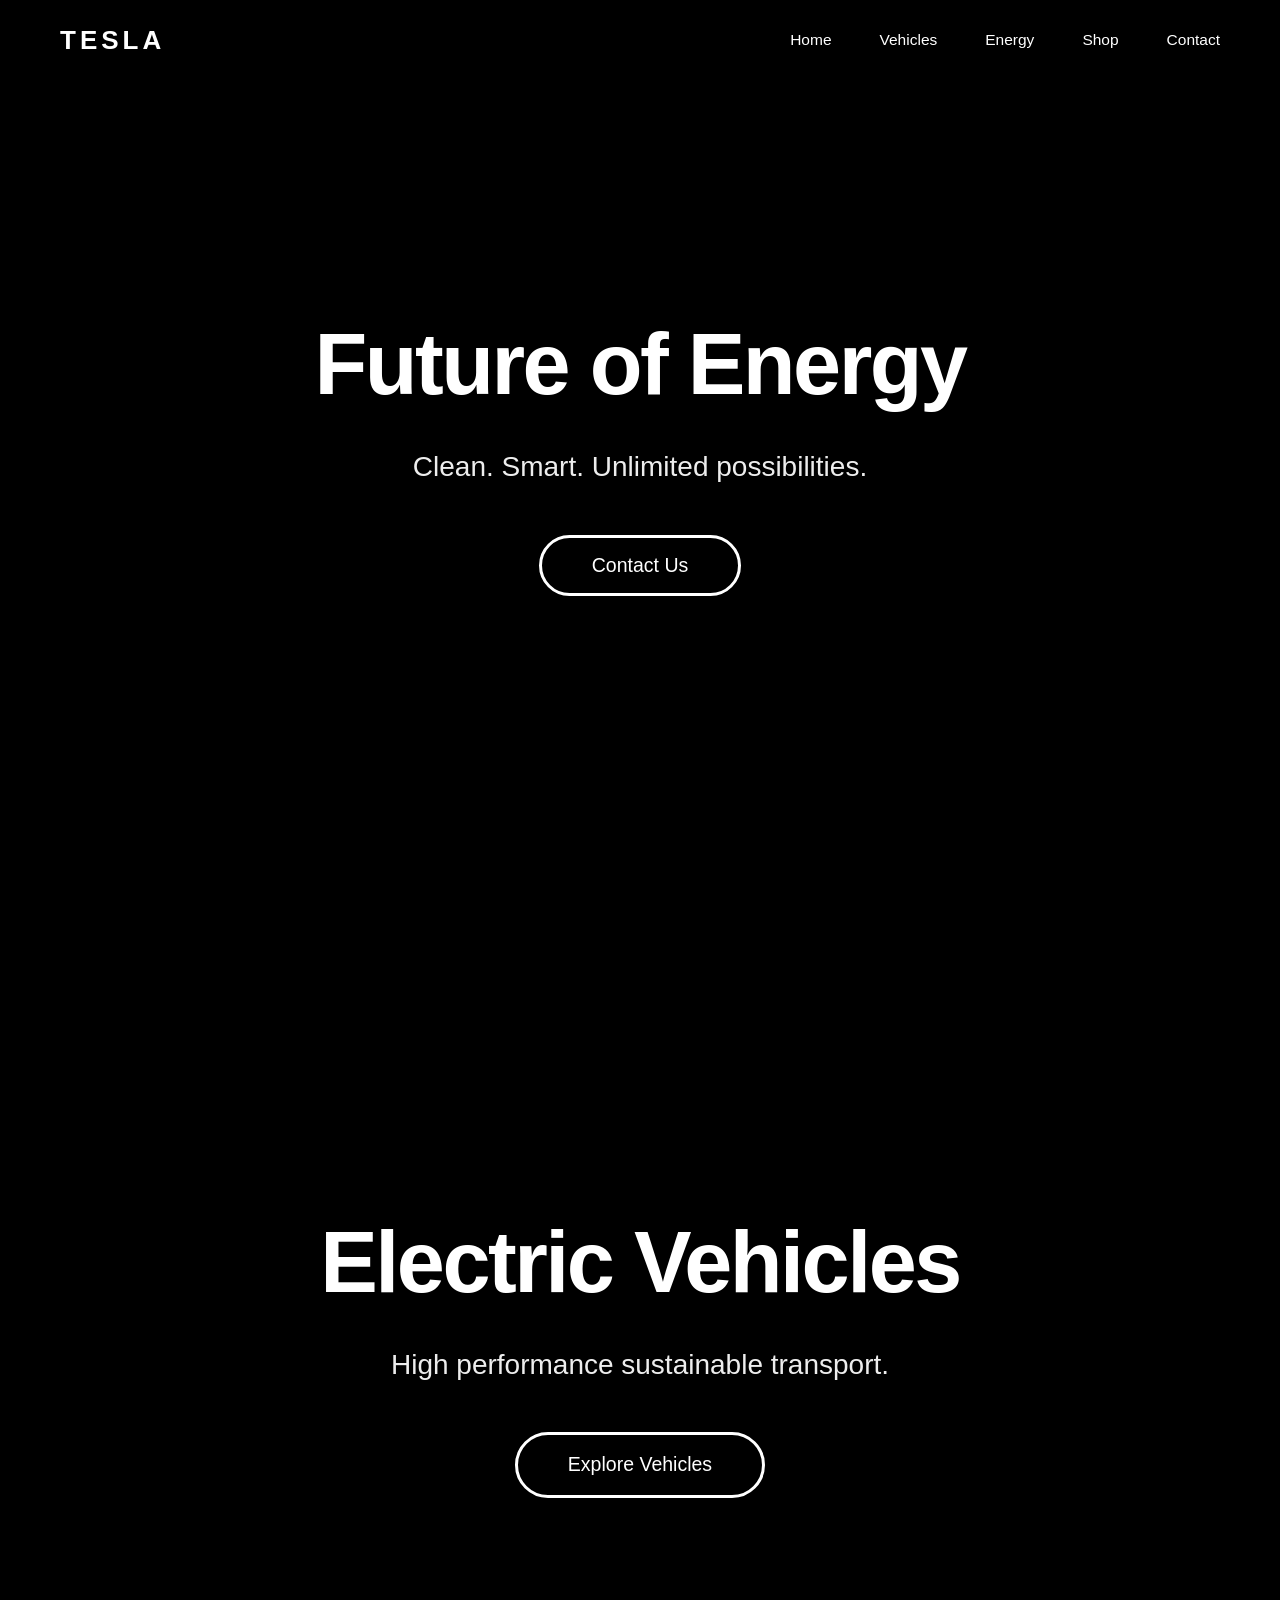
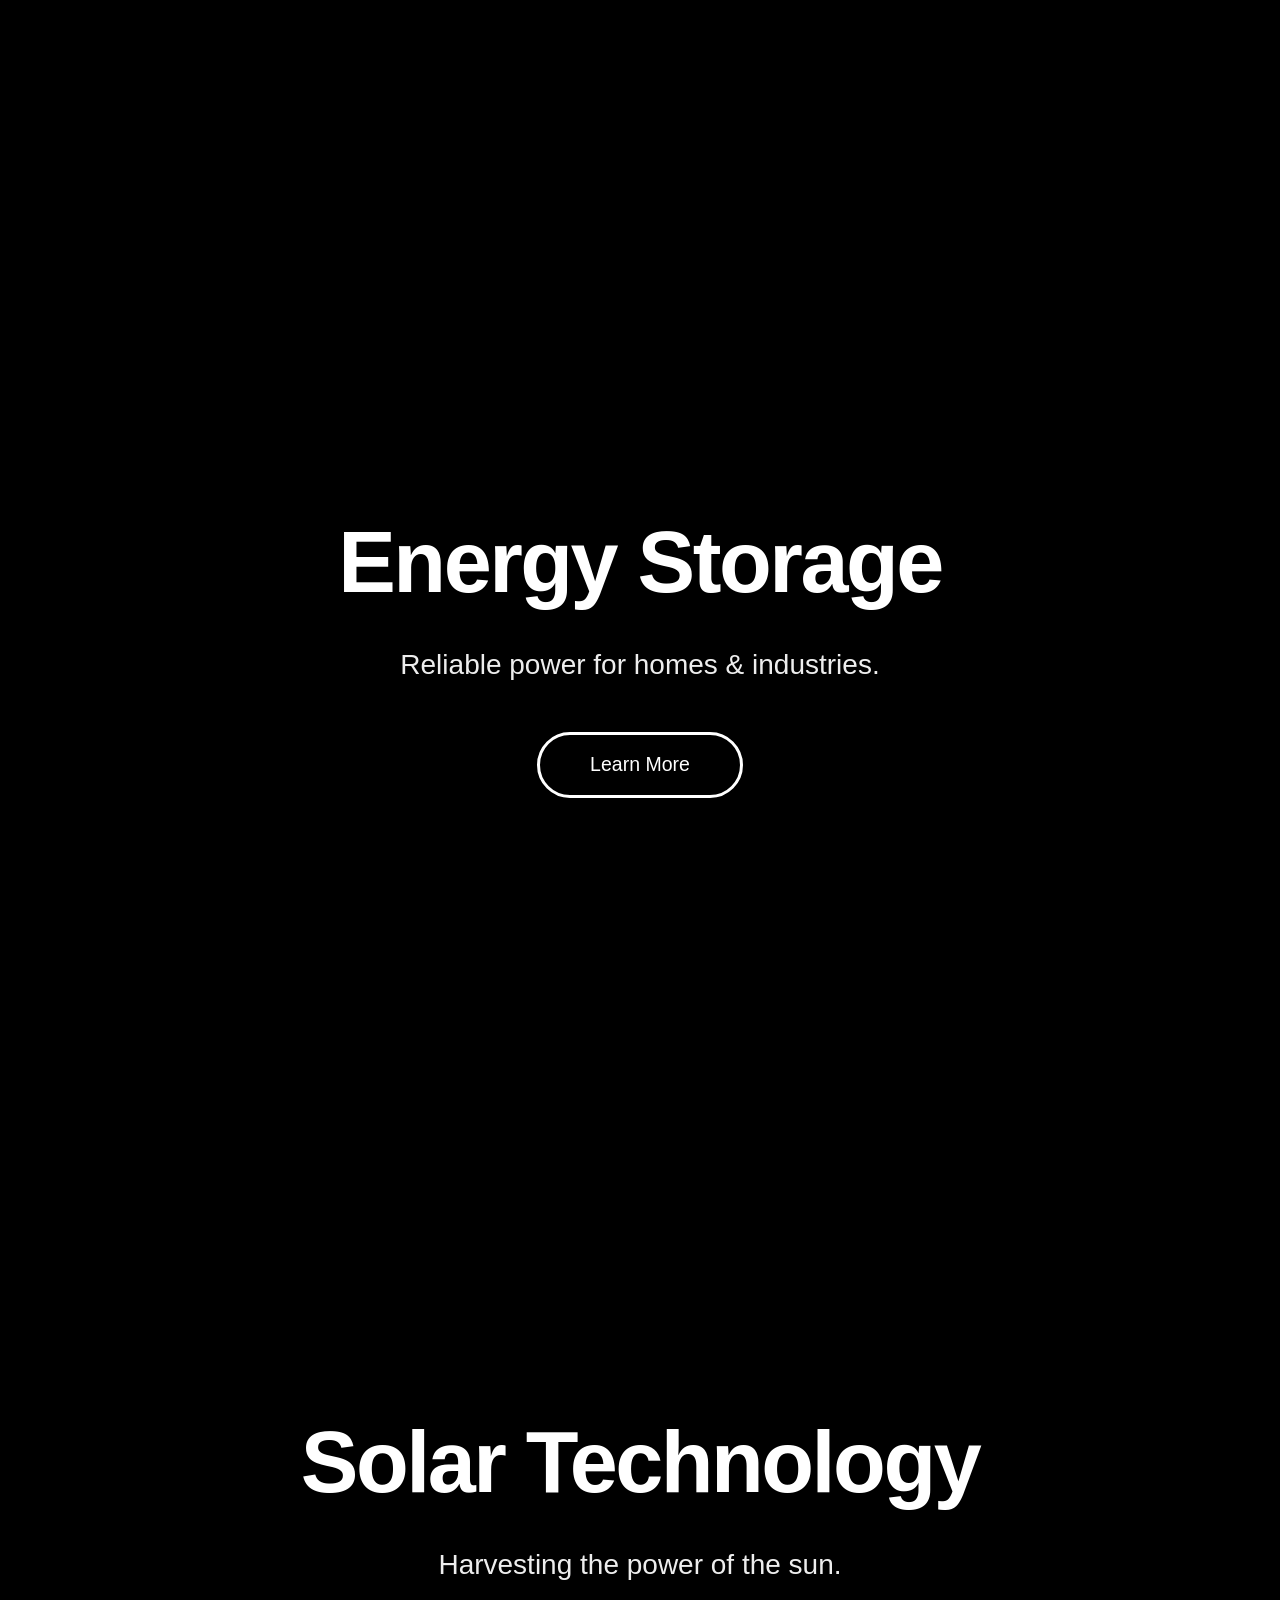
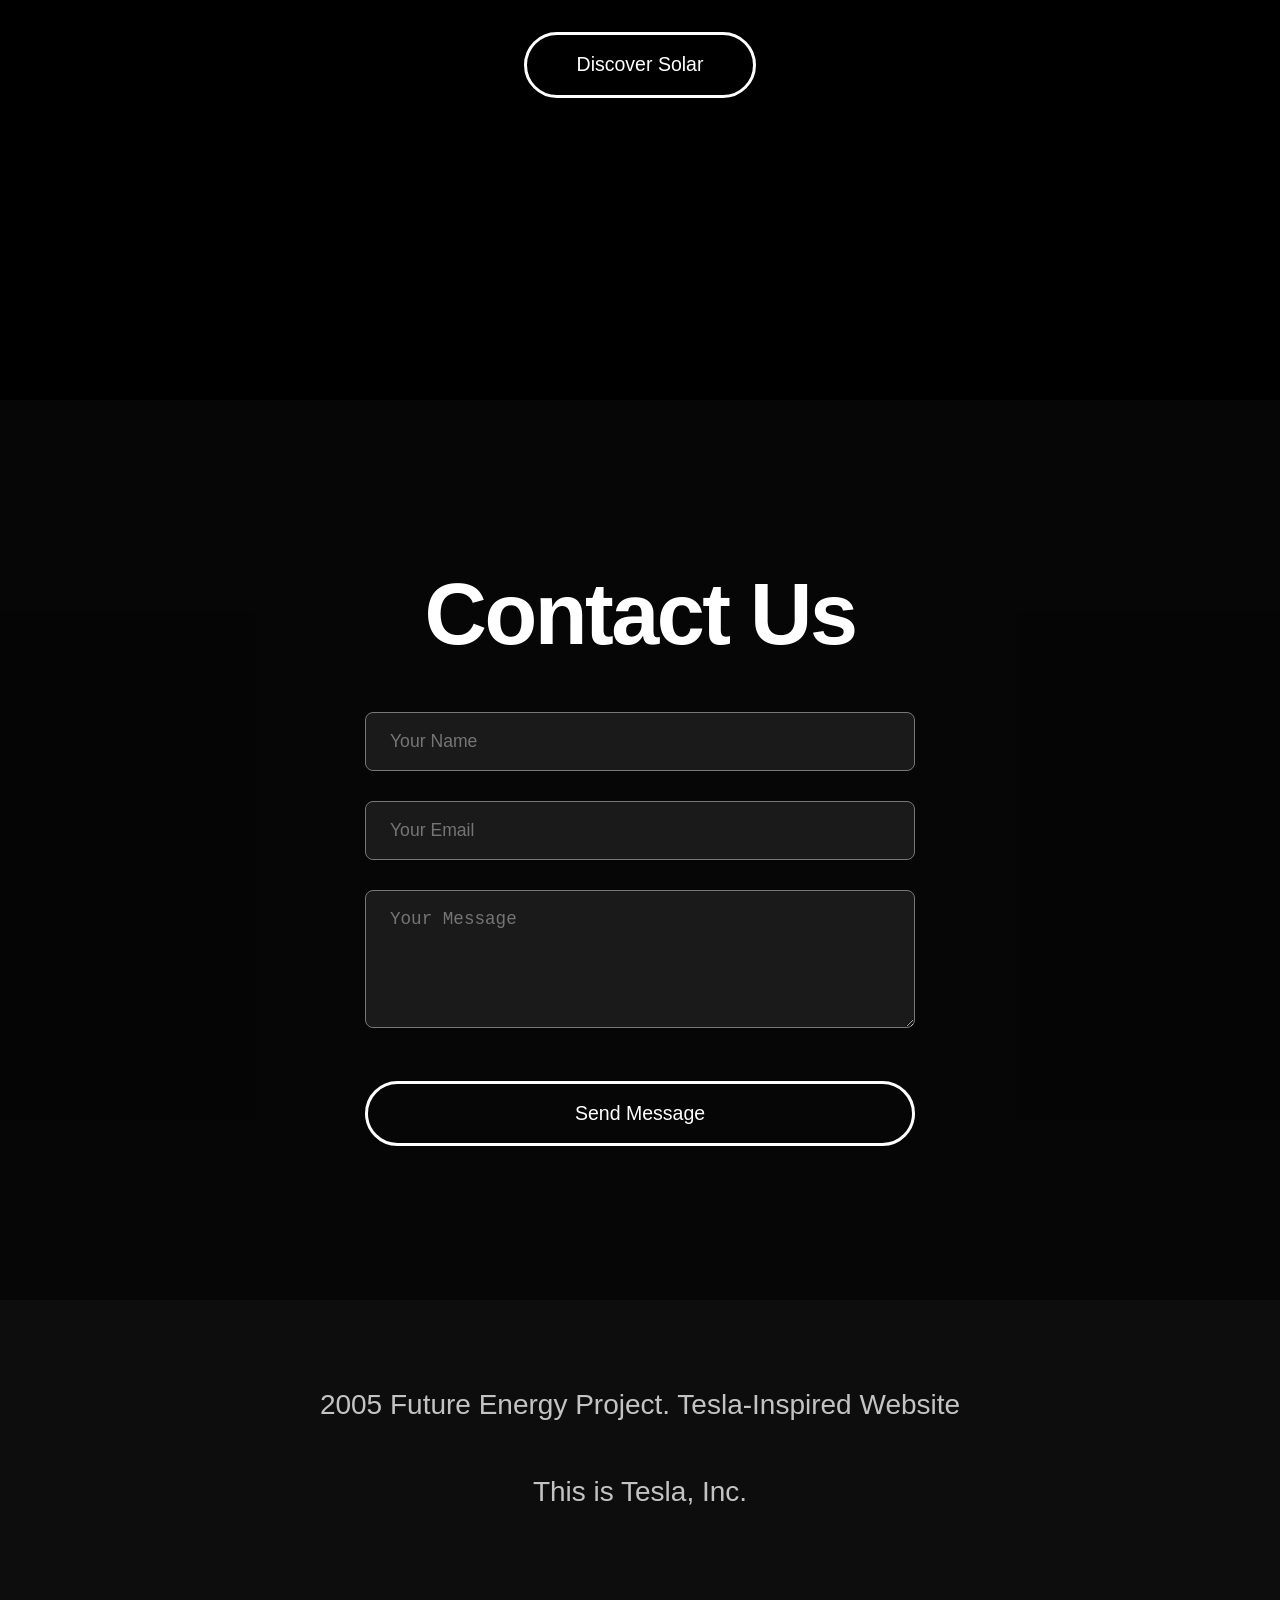
==== commit b1e22909: "Update index.html Update full index.html" ====
--- a/index.html
+++ b/index.html
@@ -71,10 +71,10 @@
     </section>
 
     <footer>
-        <p>&copy; 2005 Future Energy Project — Tesla-Inspired Website</p>
-        <p>This is an affiliated with Tesla, Inc.</p>
+        <p>2005 Future Energy Project. Tesla-Inspired Website</p>
+        <p>This is Tesla, Inc.</p>
     </footer>
 
     <script src="script.js"></script>
 </body>
-</html>
+    </html>
--- a/style.css
+++ b/style.css
@@ -8,7 +8,7 @@
     font-family: 'Helvetica Neue', Arial, sans-serif;
     background: #000;
     color: #fff;
-    line-height: 1.6;
+    line-height: 1.4;
     overflow-x: hidden;
 }
 
@@ -16,43 +16,85 @@
 header nav {
     position: fixed;
     top: 0;
-    left: 0;
     width: 100%;
     display: flex;
     justify-content: space-between;
     align-items: center;
-    padding: 20px 50px;
+    padding: 22px 60px;
     z-index: 1000;
-    background: rgba(0, 0, 0, 0.85);
+    background: rgba(0, 0, 0, 0.78);
     backdrop-filter: blur(12px);
-    transition: background 0.3s ease;
+    transition: background 0.4s ease;
 }
 
 .logo {
-    font-size: 28px;
+    font-size: 26px;
     font-weight: 700;
-    letter-spacing: 3px;
-}
-
-nav ul {
+    letter-spacing: 4px;
+}
+
+.nav-links {
     list-style: none;
     display: flex;
-    gap: 40px;
-}
-
-nav a {
+    gap: 48px;
+}
+
+.nav-links a {
     color: #fff;
     text-decoration: none;
-    font-size: 16px;
+    font-size: 15.5px;
     font-weight: 500;
     transition: color 0.3s ease;
 }
 
-nav a:hover {
-    color: #ddd;
-}
-
-/* Sections */
+.nav-links a:hover {
+    color: #ccc;
+}
+
+/* Hamburger */
+.hamburger {
+    display: none;
+    flex-direction: column;
+    cursor: pointer;
+    gap: 5px;
+}
+
+.hamburger span {
+    width: 28px;
+    height: 3px;
+    background: #fff;
+    transition: all 0.3s ease;
+}
+
+/* Mobile Menu */
+@media (max-width: 900px) {
+    .hamburger {
+        display: flex;
+    }
+    .nav-links {
+        position: fixed;
+        top: 80px;
+        left: -100%;
+        width: 100%;
+        height: calc(100vh - 80px);
+        background: #000;
+        flex-direction: column;
+        align-items: center;
+        justify-content: start;
+        padding-top: 60px;
+        gap: 40px;
+        transition: left 0.4s ease;
+        z-index: 999;
+    }
+    .nav-links.active {
+        left: 0;
+    }
+    .nav-links a {
+        font-size: 1.4rem;
+    }
+}
+
+/* Full-screen Sections */
 .hero, .section {
     min-height: 100vh;
     display: flex;
@@ -64,13 +106,12 @@
     position: relative;
 }
 
-/* Dark overlay */
 .hero::before,
 .section::before {
     content: '';
     position: absolute;
     inset: 0;
-    background: rgba(0, 0, 0, 0.48);
+    background: rgba(0, 0, 0, 0.45);
     z-index: 1;
 }
 
@@ -78,32 +119,32 @@
 .content {
     position: relative;
     z-index: 2;
-    max-width: 900px;
-    padding: 0 20px;
+    max-width: 940px;
+    padding: 0 30px;
 }
 
 h1 {
-    font-size: 4.8rem;
+    font-size: 5.4rem;
     font-weight: 600;
-    margin-bottom: 24px;
-    line-height: 1.05;
+    margin-bottom: 22px;
+    letter-spacing: -2.5px;
 }
 
 p {
-    font-size: 1.65rem;
-    margin-bottom: 40px;
-    opacity: 0.95;
+    font-size: 1.75rem;
+    margin-bottom: 48px;
+    opacity: 0.93;
 }
 
 .btn, button {
-    padding: 14px 42px;
-    font-size: 1.15rem;
+    padding: 16px 50px;
+    font-size: 1.22rem;
     background: transparent;
     color: #fff;
     border: 3px solid #fff;
-    border-radius: 50px;
+    border-radius: 9999px;
     cursor: pointer;
-    transition: all 0.4s ease;
+    transition: all 0.45s cubic-bezier(0.23, 1, 0.32, 1);
     text-decoration: none;
     display: inline-block;
 }
@@ -111,7 +152,7 @@
 .btn:hover, button:hover {
     background: #fff;
     color: #000;
-    transform: scale(1.06);
+    transform: scale(1.07);
 }
 
 /* Contact Form */
@@ -120,47 +161,91 @@
 }
 
 form {
-    max-width: 520px;
+    max-width: 550px;
     margin: 0 auto;
     width: 100%;
 }
 
 input, textarea {
     width: 100%;
-    padding: 16px 20px;
-    margin: 12px 0;
-    background: rgba(255, 255, 255, 0.08);
-    border: 1px solid #666;
+    padding: 18px 24px;
+    margin: 15px 0;
+    background: rgba(255,255,255,0.08);
+    border: 1px solid #777;
     border-radius: 8px;
     color: #fff;
-    font-size: 1.05rem;
+    font-size: 1.1rem;
 }
 
 input:focus, textarea:focus {
     outline: none;
     border-color: #fff;
-    background: rgba(255, 255, 255, 0.15);
+    background: rgba(255,255,255,0.13);
 }
 
 form button {
     width: 100%;
-    margin-top: 25px;
-    padding: 16px;
-    font-size: 1.15rem;
+    margin-top: 32px;
+    padding: 18px;
+    font-size: 1.22rem;
 }
 
 /* Footer */
 footer {
     text-align: center;
-    padding: 70px 20px 50px;
+    padding: 85px 20px 55px;
     background: #111;
-    font-size: 0.95rem;
-    opacity: 0.85;
-}
-
-/* Background Images */
-#home            { background-image: url('https://source.unsplash.com/random/1920x1080/?tesla,cybertruck'); }
-#vehicles        { background-image: url('https://source.unsplash.com/random/1920x1080/?electric-car,tesla'); }
-#energy-storage  { background-image: url('https://source.unsplash.com/random/1920x1080/?powerwall,battery'); }
-#solar           { background-image: url('https://source.unsplash.com/random/1920x1080/?solar-panels,sun'); }
-#contact         { background-image: url('https://source.unsplash.com/random/1920x1080/?night,energy'); }
+    font-size: 0.96rem;
+    opacity: 0.82;
+}
+
+/* Grid for Vehicles, Energy & Store */
+.vehicles-grid, .energy-grid, .store-grid {
+    padding: 100px 60px;
+    background: #000;
+    display: grid;
+    grid-template-columns: repeat(auto-fit, minmax(380px, 1fr));
+    gap: 40px;
+    max-width: 1400px;
+    margin: 0 auto;
+}
+
+.vehicle-card, .energy-card, .store-card {
+    background: #111;
+    border-radius: 12px;
+    overflow: hidden;
+    transition: transform 0.4s ease;
+}
+
+.vehicle-card:hover, .energy-card:hover, .store-card:hover {
+    transform: translateY(-12px);
+}
+
+.vehicle-card img, .energy-card img, .store-card img {
+    width: 100%;
+    height: 260px;
+    object-fit: cover;
+}
+
+.vehicle-info, .energy-info, .store-info {
+    padding: 30px;
+    text-align: center;
+}
+
+.vehicle-info h2, .energy-info h2, .store-info h2 {
+    font-size: 2.2rem;
+    margin-bottom: 12px;
+}
+
+.vehicle-info p, .energy-info p, .store-info p {
+    font-size: 1.15rem;
+    margin-bottom: 28px;
+    opacity: 0.9;
+}
+
+.store-info .price {
+    font-size: 1.4rem;
+    font-weight: 600;
+    margin: 10px 0 20px;
+    color: #ddd;
+        }
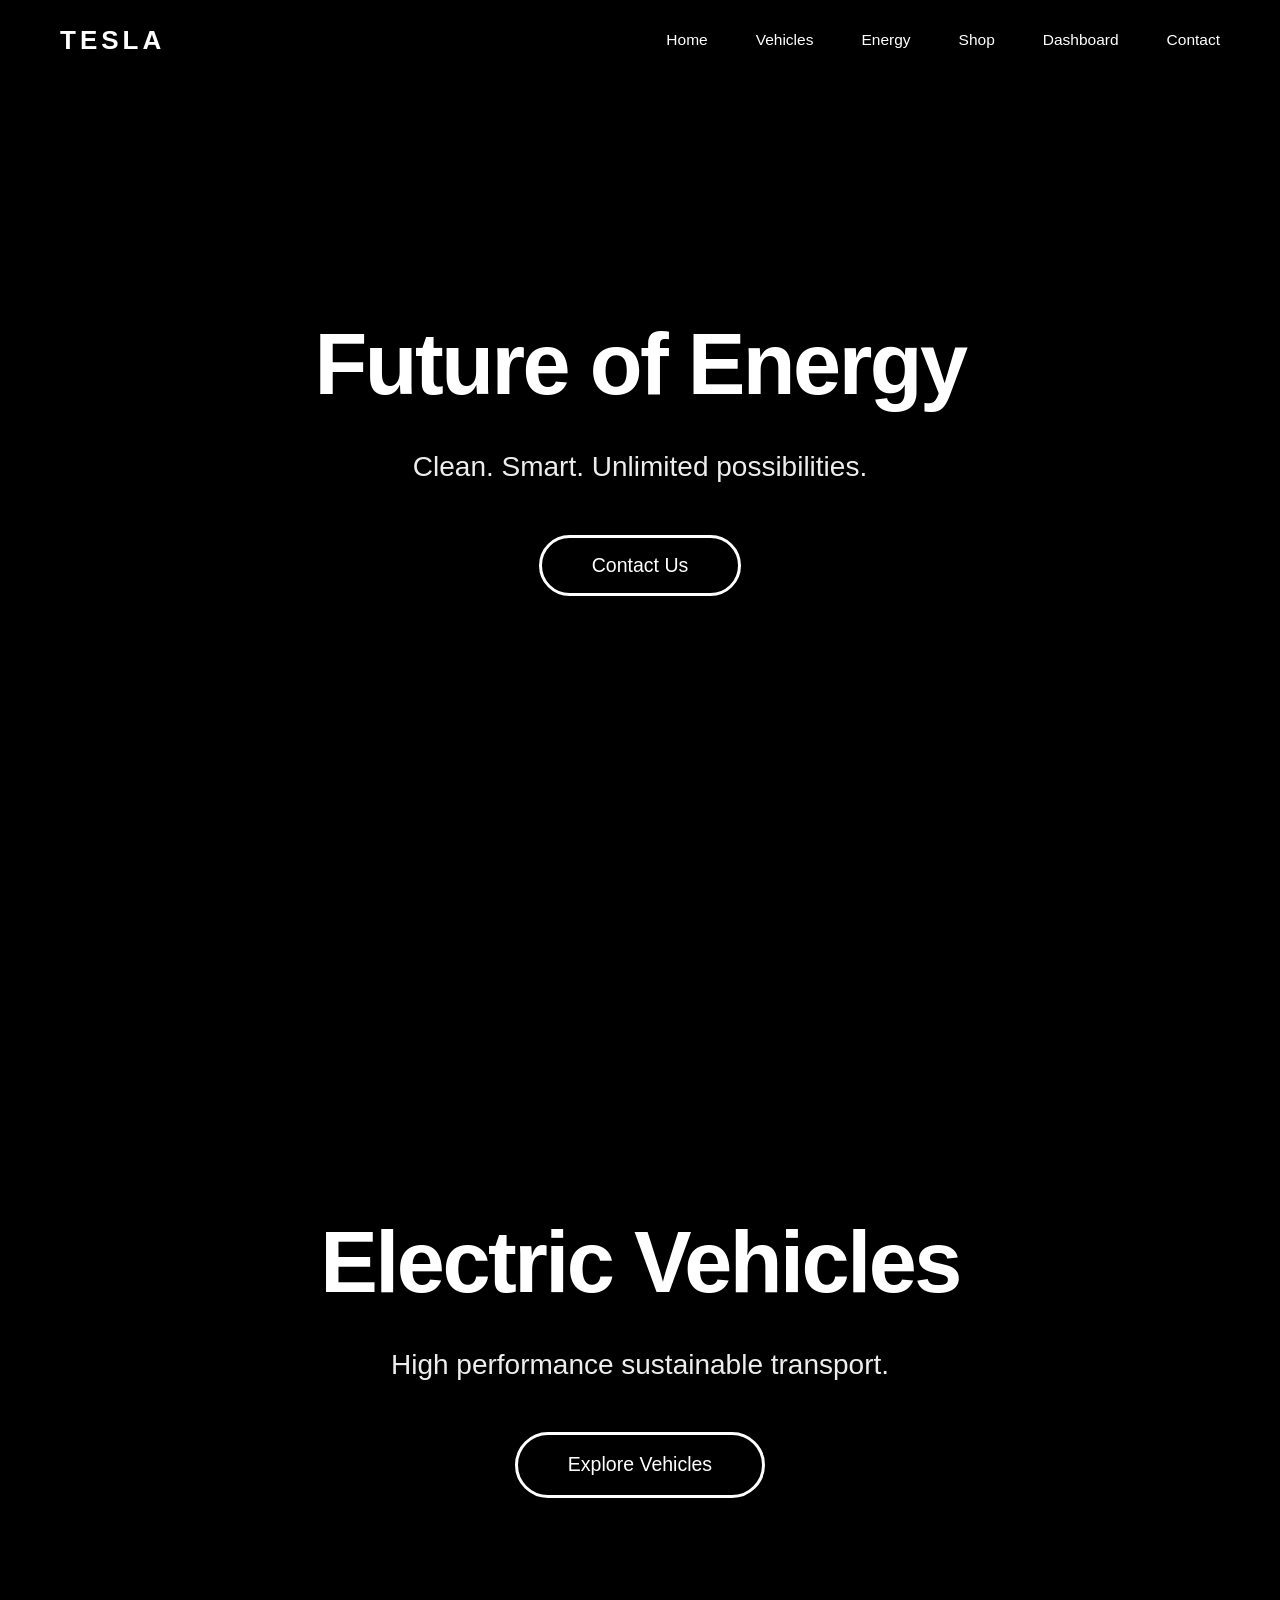
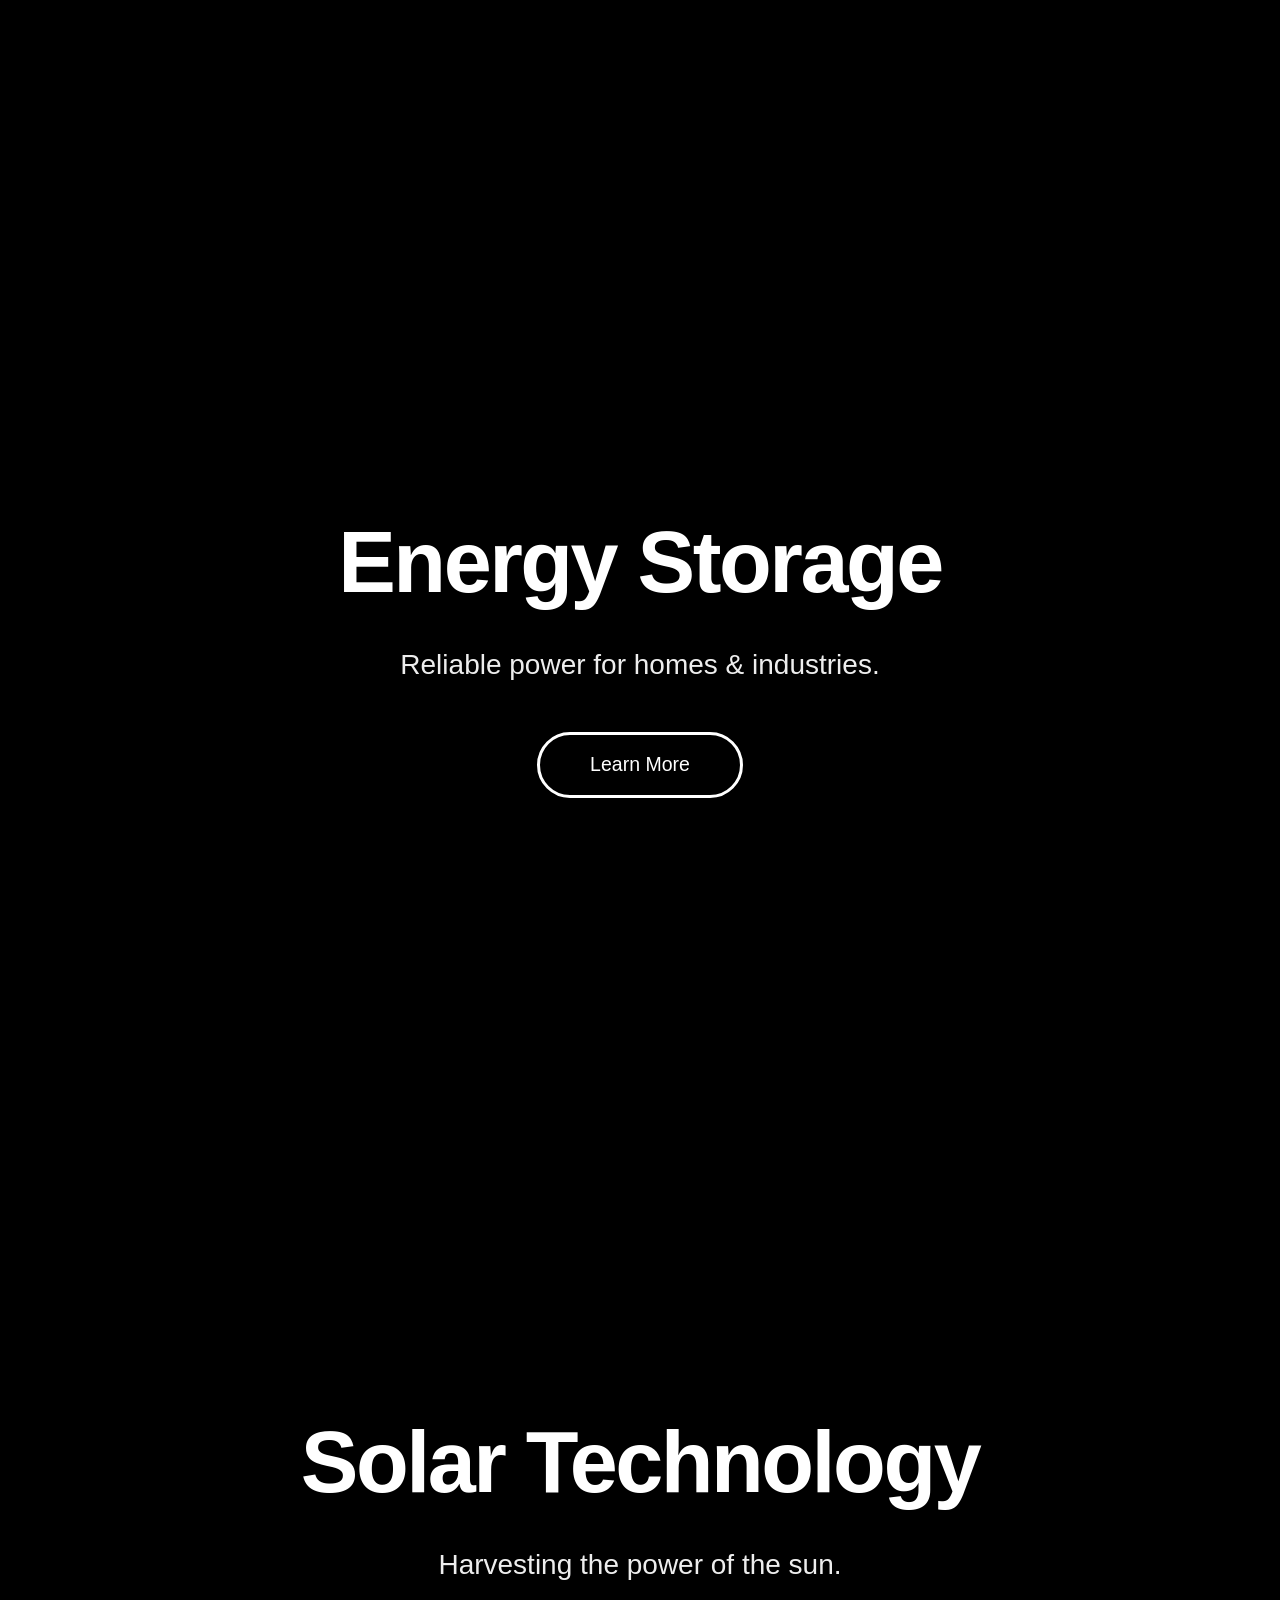
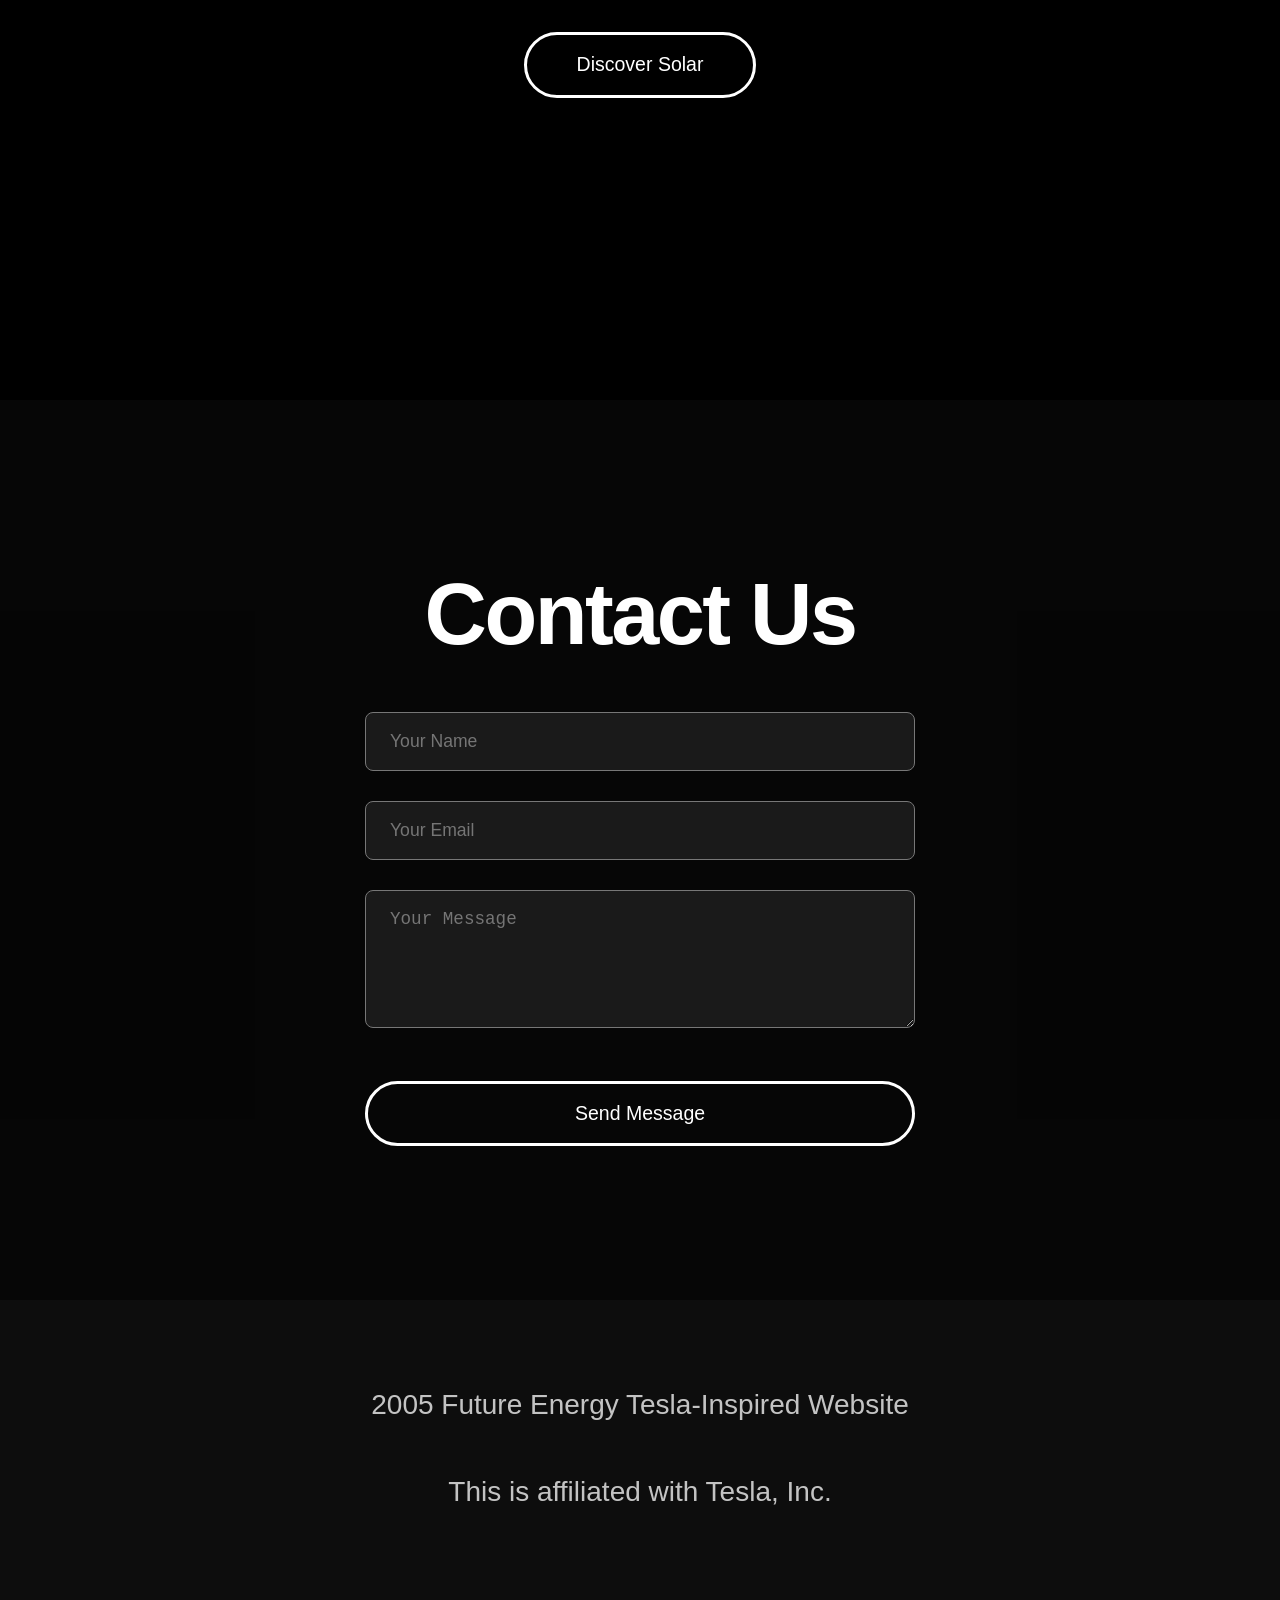
==== commit 36a7b1e0: "Update index.html Update index.html" ====
--- a/index.html
+++ b/index.html
@@ -16,6 +16,7 @@
                 <li><a href="cars.html">Vehicles</a></li>
                 <li><a href="energy.html">Energy</a></li>
                 <li><a href="store.html">Shop</a></li>
+                <li><a href="dashboard.html">Dashboard</a></li>
                 <li><a href="#contact">Contact</a></li>
             </ul>
             <div class="hamburger">
@@ -71,10 +72,10 @@
     </section>
 
     <footer>
-        <p>2005 Future Energy Project. Tesla-Inspired Website</p>
-        <p>This is Tesla, Inc.</p>
+        <p>2005 Future Energy Tesla-Inspired Website</p>
+        <p>This is affiliated with Tesla, Inc.</p>
     </footer>
 
     <script src="script.js"></script>
 </body>
-    </html>
+</html>
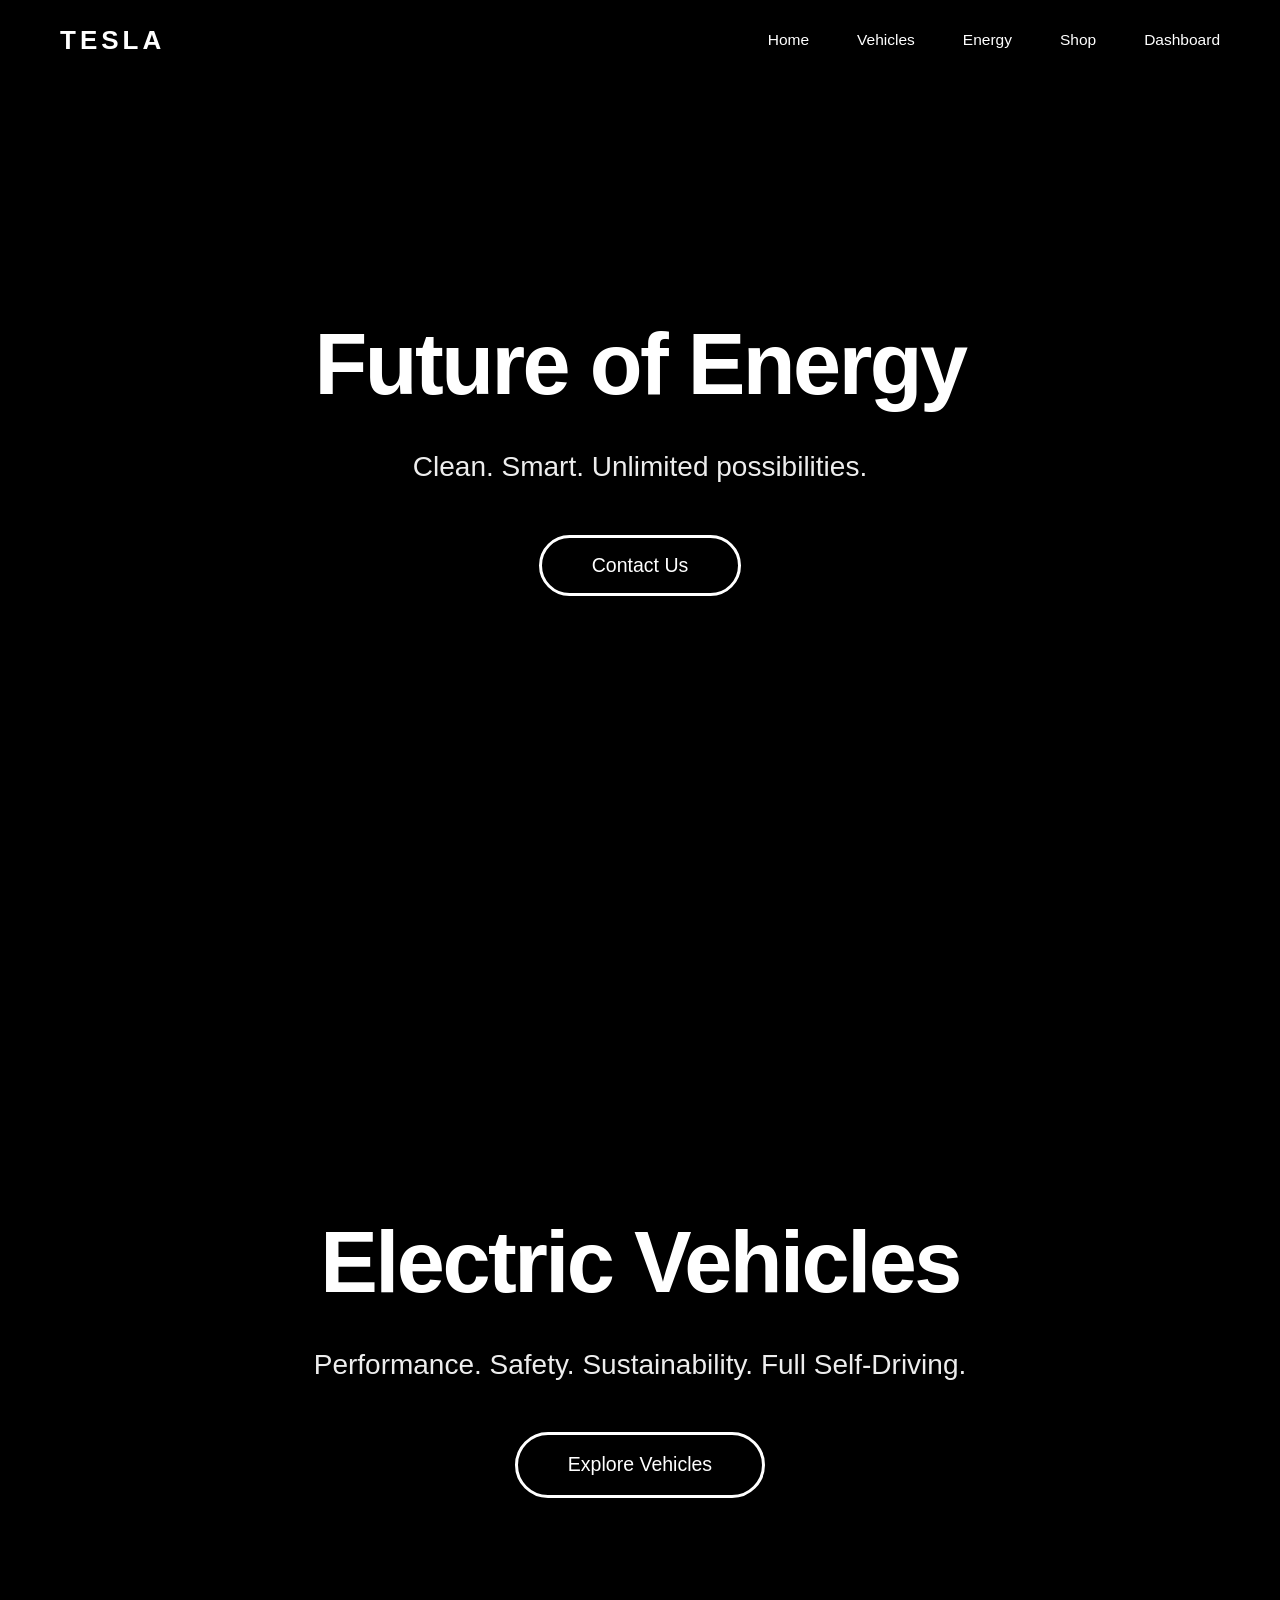
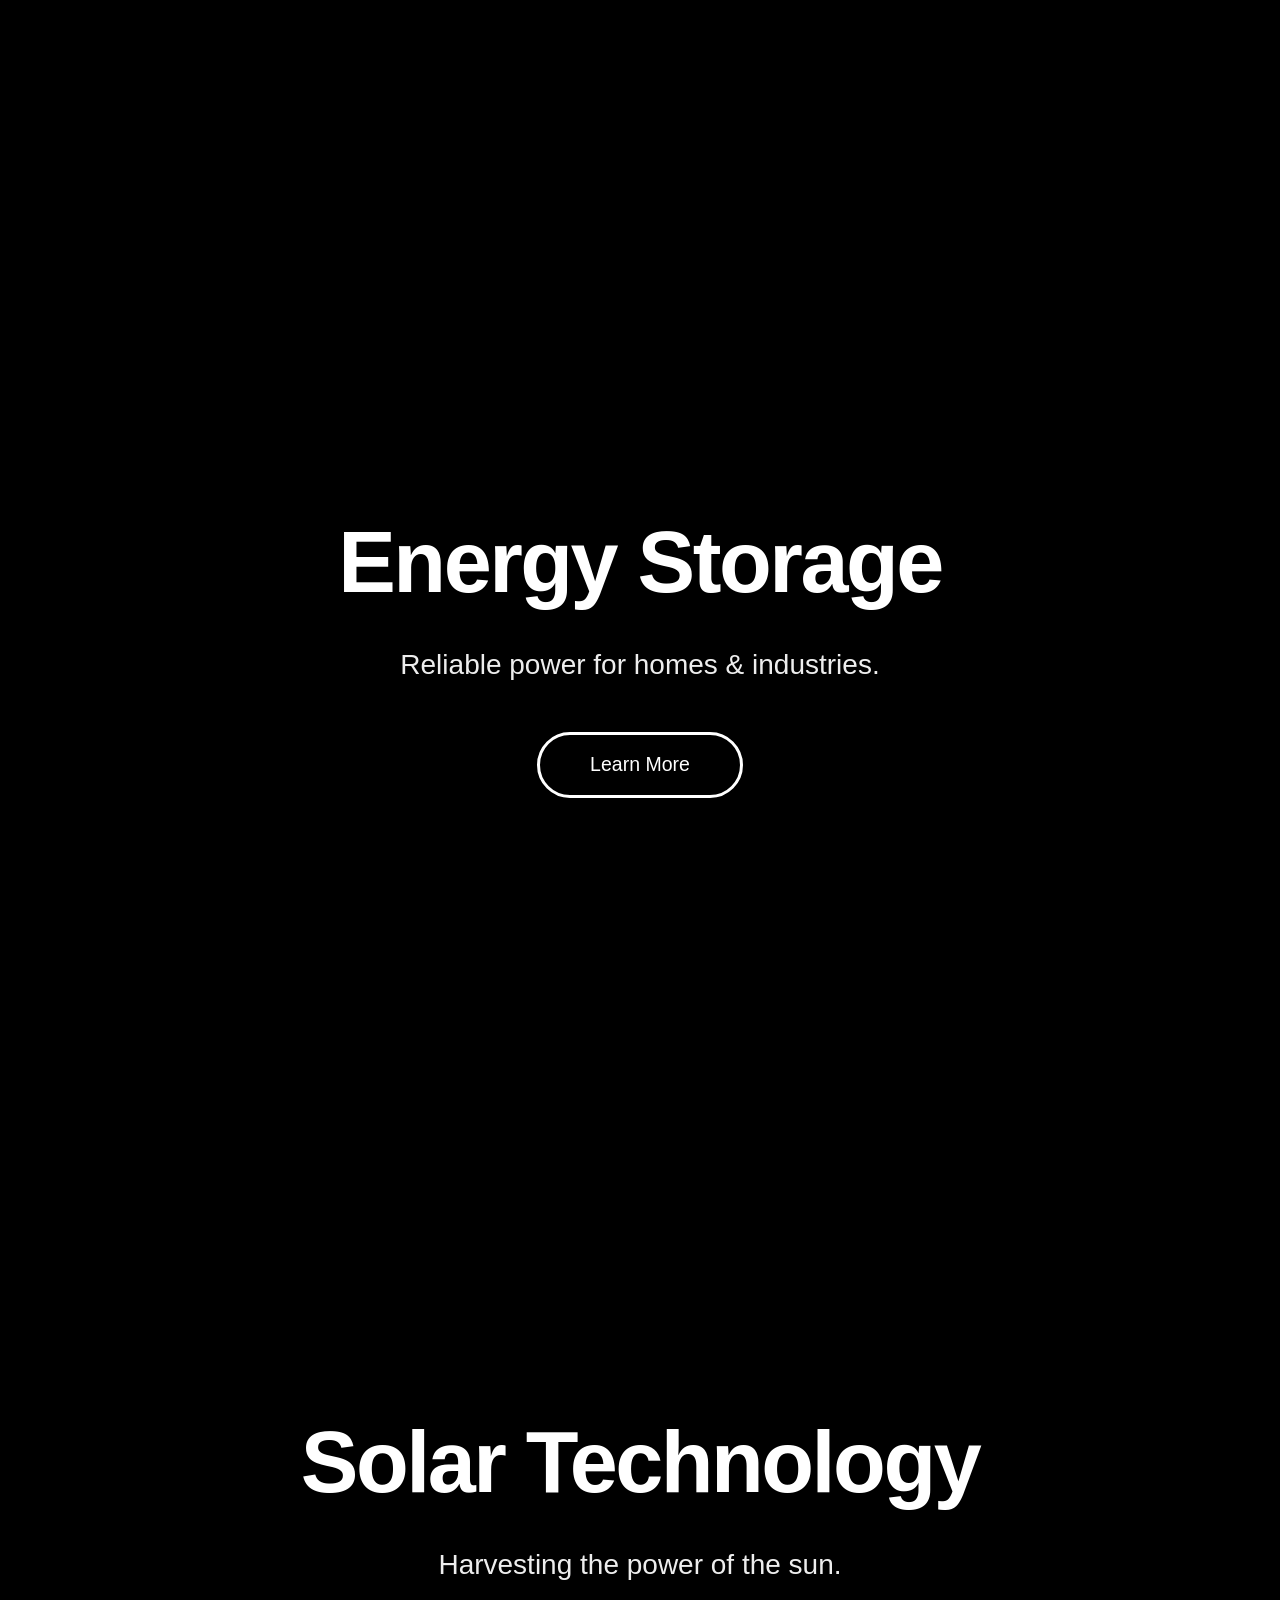
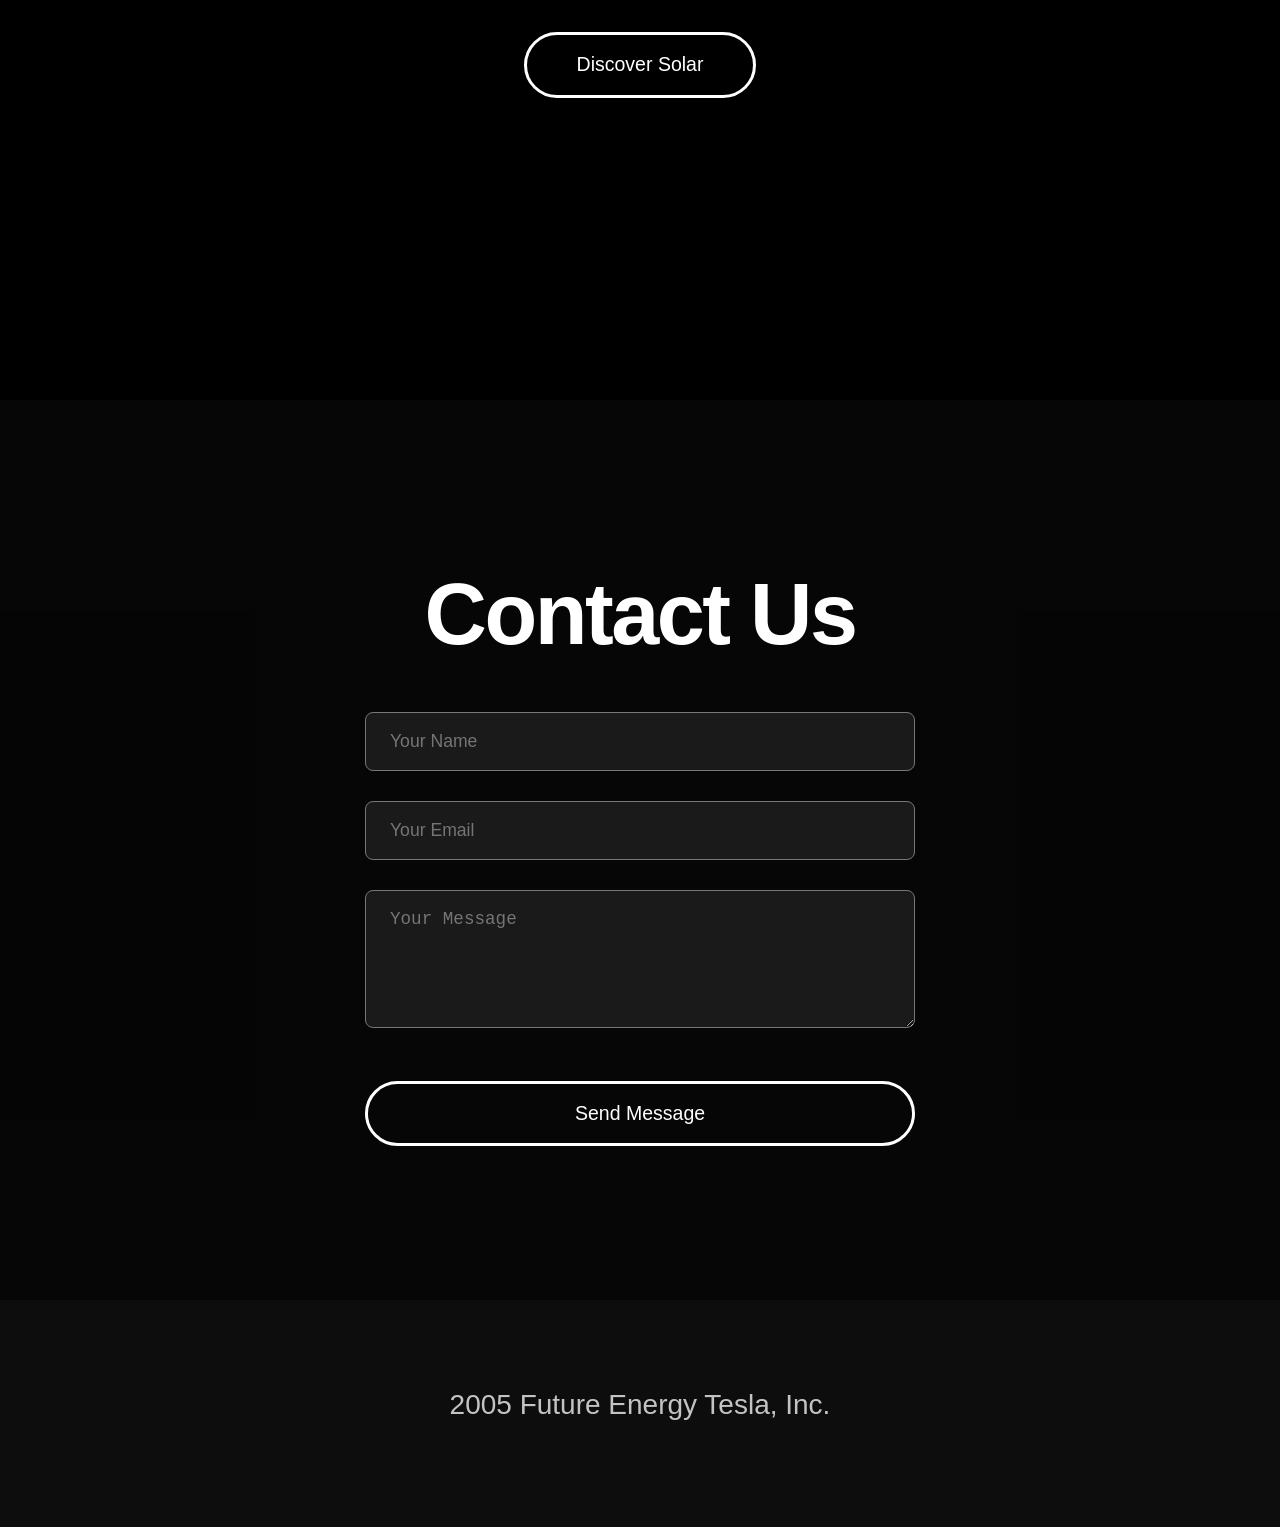
==== commit e8849f34: "Modify title and footer in index.html Updated the title and footer text for clarity." ====
--- a/index.html
+++ b/index.html
@@ -3,7 +3,7 @@
 <head>
     <meta charset="UTF-8">
     <meta name="viewport" content="width=device-width, initial-scale=1.0">
-    <title>Tesla | Electric Vehicles, Energy & Solar</title>
+    <title>Tesla</title>
     <link rel="stylesheet" href="style.css">
 </head>
 <body>
@@ -17,7 +17,6 @@
                 <li><a href="energy.html">Energy</a></li>
                 <li><a href="store.html">Shop</a></li>
                 <li><a href="dashboard.html">Dashboard</a></li>
-                <li><a href="#contact">Contact</a></li>
             </ul>
             <div class="hamburger">
                 <span></span>
@@ -38,7 +37,7 @@
     <section class="section" id="vehicles">
         <div class="content">
             <h1>Electric Vehicles</h1>
-            <p>High performance sustainable transport.</p>
+            <p>Performance. Safety. Sustainability. Full Self-Driving.</p>
             <a href="cars.html" class="btn">Explore Vehicles</a>
         </div>
     </section>
@@ -72,10 +71,9 @@
     </section>
 
     <footer>
-        <p>2005 Future Energy Tesla-Inspired Website</p>
-        <p>This is affiliated with Tesla, Inc.</p>
+        <p>2005 Future Energy Tesla, Inc.</p>
     </footer>
 
     <script src="script.js"></script>
 </body>
-</html>
+                </html>
--- a/style.css
+++ b/style.css
@@ -248,4 +248,52 @@
     font-weight: 600;
     margin: 10px 0 20px;
     color: #ddd;
+}
+
+/* Dashboard Grid */
+.dashboard-grid {
+    padding: 100px 60px;
+    background: #000;
+    display: grid;
+    grid-template-columns: repeat(auto-fit, minmax(320px, 1fr));
+    gap: 40px;
+    max-width: 1400px;
+    margin: 0 auto;
+}
+
+.dashboard-card {
+    background: #111;
+    border-radius: 12px;
+    padding: 40px;
+    text-align: center;
+}
+
+.dashboard-card h2 {
+    font-size: 1.8rem;
+    margin-bottom: 20px;
+}
+
+.status {
+    font-size: 1.6rem;
+    font-weight: 600;
+    color: #0f0;
+    margin: 15px 0;
+}
+
+.dashboard-card p {
+    margin: 8px 0;
+    opacity: 0.9;
+}
+
+.progress-bar {
+    height: 8px;
+    background: #333;
+    border-radius: 4px;
+    margin-top: 20px;
+    overflow: hidden;
+}
+
+.progress {
+    height: 100%;
+    background: linear-gradient(90deg, #0f0, #0a0);
         }
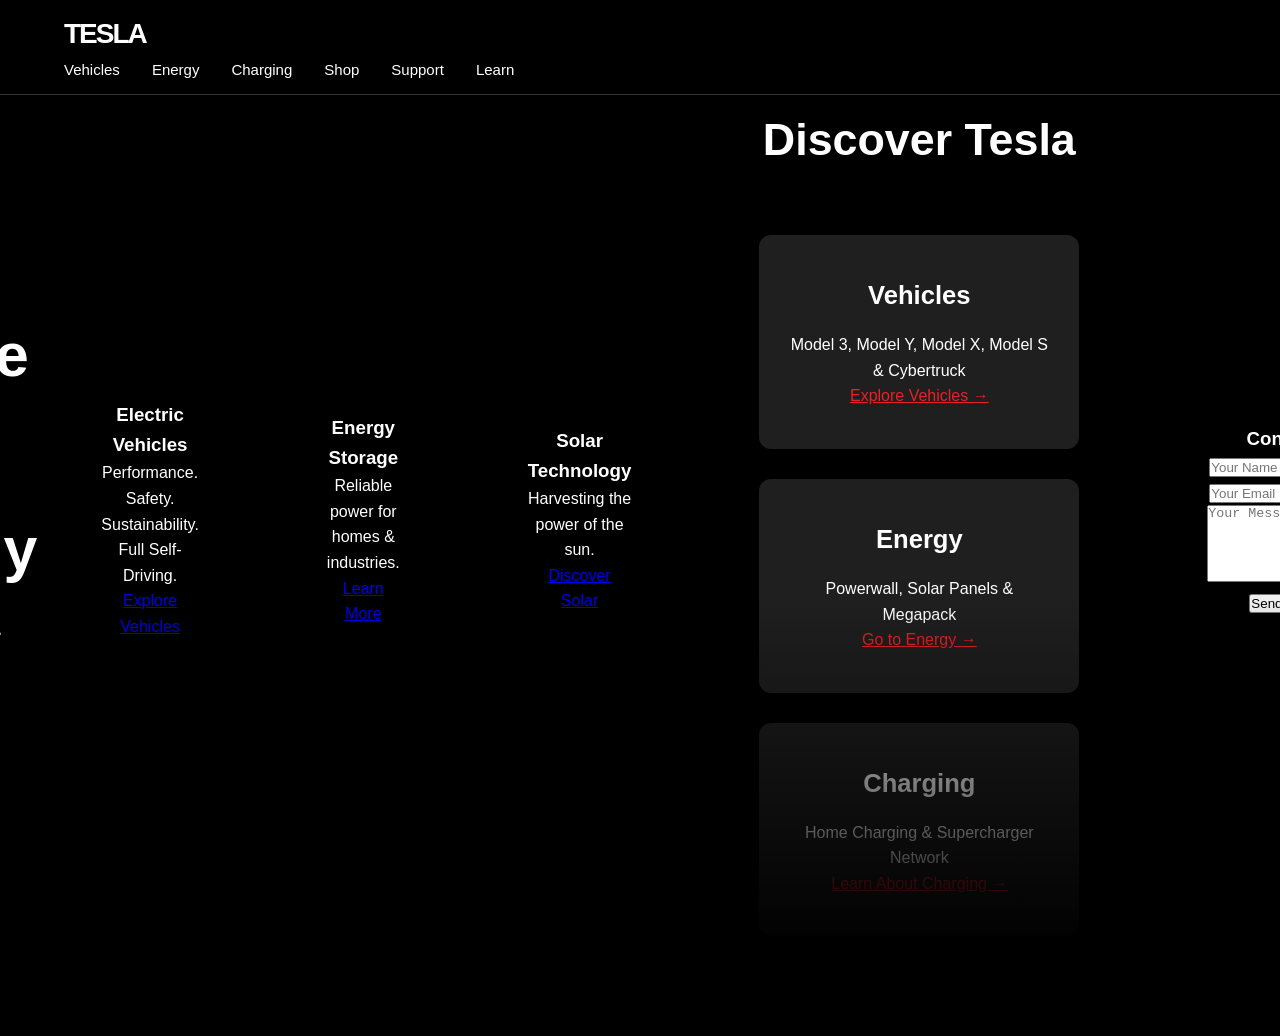
==== commit c7900859: "Revise navigation and add new content sections Updated navigation links and added new sections for v" ====
--- a/index.html
+++ b/index.html
@@ -12,12 +12,14 @@
         <nav>
             <div class="logo">TESLA</div>
             <ul class="nav-links">
-                <li><a href="index.html">Home</a></li>
-                <li><a href="cars.html">Vehicles</a></li>
-                <li><a href="energy.html">Energy</a></li>
-                <li><a href="store.html">Shop</a></li>
-                <li><a href="dashboard.html">Dashboard</a></li>
+                <li><a href="vehicles.html">Vehicles</a></li>
+      <li><a href="energy.html">Energy</a></li>
+      <li><a href="charging.html">Charging</a></li>
+      <li><a href="shop.html">Shop</a></li>
+      <li><a href="support.html">Support</a></li>
+      <li><a href="learn.html">Learn</a></li>
             </ul>
+            
             <div class="hamburger">
                 <span></span>
                 <span></span>
@@ -27,6 +29,15 @@
     </header>
 
     <section class="hero" id="home">
+        <div class="mobile-menu">☰</div>
+</header>
+
+<section class="hero" style="background-image: url('https://picsum.photos/id/1015/1920/1080');"> <!-- Replace with better Tesla Model Y image later -->
+  <div class="hero-content">
+    <h1>Model Y</h1>
+    <p>Starting at $39,990 • All-Wheel Drive Available</p>
+    <button class="cta-btn" onclick="window.location.href='vehicles.html'">Order Now</button>
+  </div>
         <div class="hero-content">
             <h1>Future of Energy</h1>
             <p>Clean. Smart. Unlimited possibilities.</p>
@@ -57,6 +68,27 @@
             <a href="energy.html" class="btn">Discover Solar</a>
         </div>
     </section>
+        
+    <section class="section">
+  <h2>Discover Tesla</h2>
+  <div class="card-grid">
+    <div class="card">
+      <h3>Vehicles</h3>
+      <p>Model 3, Model Y, Model X, Model S & Cybertruck</p>
+      <a href="vehicles.html" style="color: var(--accent); text-decoration: underline;">Explore Vehicles →</a>
+    </div>
+    <div class="card">
+      <h3>Energy</h3>
+      <p>Powerwall, Solar Panels & Megapack</p>
+      <a href="energy.html" style="color: var(--accent); text-decoration: underline;">Go to Energy →</a>
+    </div>
+    <div class="card">
+      <h3>Charging</h3>
+      <p>Home Charging & Supercharger Network</p>
+      <a href="charging.html" style="color: var(--accent); text-decoration: underline;">Learn About Charging →</a>
+    </div>
+  </div>
+    </section>
 
     <section class="section contact-section" id="contact">
         <div class="content">
--- a/style.css
+++ b/style.css
@@ -1,299 +1,204 @@
+:root {
+  --bg: #000000;
+  --text: #ffffff;
+  --accent: #e82127; /* Tesla red */
+  --gray: #1f1f1f;
+  --dark-gray: #111111;
+}
+
 * {
-    margin: 0;
-    padding: 0;
-    box-sizing: border-box;
+  margin: 0;
+  padding: 0;
+  box-sizing: border-box;
 }
 
 body {
-    font-family: 'Helvetica Neue', Arial, sans-serif;
-    background: #000;
-    color: #fff;
-    line-height: 1.4;
-    overflow-x: hidden;
-}
-
-/* Navigation */
-header nav {
-    position: fixed;
-    top: 0;
-    width: 100%;
-    display: flex;
-    justify-content: space-between;
-    align-items: center;
-    padding: 22px 60px;
-    z-index: 1000;
-    background: rgba(0, 0, 0, 0.78);
-    backdrop-filter: blur(12px);
-    transition: background 0.4s ease;
+  font-family: -apple-system, BlinkMacSystemFont, "Segoe UI", Roboto, Helvetica, Arial, sans-serif;
+  background: var(--bg);
+  color: var(--text);
+  line-height: 1.6;
+  overflow-x: hidden;
+}
+
+header {
+  position: fixed;
+  top: 0;
+  left: 0;
+  width: 100%;
+  background: rgba(0, 0, 0, 0.95);
+  backdrop-filter: blur(10px);
+  z-index: 1000;
+  padding: 12px 5%;
+  display: flex;
+  align-items: center;
+  justify-content: space-between;
+  border-bottom: 1px solid #333;
 }
 
 .logo {
-    font-size: 26px;
-    font-weight: 700;
-    letter-spacing: 4px;
-}
-
-.nav-links {
-    list-style: none;
-    display: flex;
-    gap: 48px;
-}
-
-.nav-links a {
-    color: #fff;
-    text-decoration: none;
-    font-size: 15.5px;
-    font-weight: 500;
-    transition: color 0.3s ease;
-}
-
-.nav-links a:hover {
-    color: #ccc;
-}
-
-/* Hamburger */
-.hamburger {
-    display: none;
-    flex-direction: column;
-    cursor: pointer;
-    gap: 5px;
-}
-
-.hamburger span {
-    width: 28px;
-    height: 3px;
-    background: #fff;
-    transition: all 0.3s ease;
-}
-
-/* Mobile Menu */
-@media (max-width: 900px) {
-    .hamburger {
-        display: flex;
-    }
-    .nav-links {
-        position: fixed;
-        top: 80px;
-        left: -100%;
-        width: 100%;
-        height: calc(100vh - 80px);
-        background: #000;
-        flex-direction: column;
-        align-items: center;
-        justify-content: start;
-        padding-top: 60px;
-        gap: 40px;
-        transition: left 0.4s ease;
-        z-index: 999;
-    }
-    .nav-links.active {
-        left: 0;
-    }
-    .nav-links a {
-        font-size: 1.4rem;
-    }
-}
-
-/* Full-screen Sections */
-.hero, .section {
-    min-height: 100vh;
-    display: flex;
-    align-items: center;
-    justify-content: center;
-    text-align: center;
-    background-size: cover;
-    background-position: center;
-    position: relative;
-}
-
-.hero::before,
-.section::before {
-    content: '';
-    position: absolute;
-    inset: 0;
-    background: rgba(0, 0, 0, 0.45);
-    z-index: 1;
-}
-
-.hero-content,
-.content {
-    position: relative;
-    z-index: 2;
-    max-width: 940px;
-    padding: 0 30px;
-}
-
-h1 {
-    font-size: 5.4rem;
-    font-weight: 600;
-    margin-bottom: 22px;
-    letter-spacing: -2.5px;
-}
-
-p {
-    font-size: 1.75rem;
-    margin-bottom: 48px;
-    opacity: 0.93;
-}
-
-.btn, button {
-    padding: 16px 50px;
-    font-size: 1.22rem;
-    background: transparent;
-    color: #fff;
-    border: 3px solid #fff;
-    border-radius: 9999px;
-    cursor: pointer;
-    transition: all 0.45s cubic-bezier(0.23, 1, 0.32, 1);
-    text-decoration: none;
-    display: inline-block;
-}
-
-.btn:hover, button:hover {
-    background: #fff;
-    color: #000;
-    transform: scale(1.07);
-}
-
-/* Contact Form */
-.contact-section {
-    background: #0a0a0a;
-}
-
-form {
-    max-width: 550px;
-    margin: 0 auto;
-    width: 100%;
-}
-
-input, textarea {
-    width: 100%;
-    padding: 18px 24px;
-    margin: 15px 0;
-    background: rgba(255,255,255,0.08);
-    border: 1px solid #777;
-    border-radius: 8px;
-    color: #fff;
-    font-size: 1.1rem;
-}
-
-input:focus, textarea:focus {
-    outline: none;
-    border-color: #fff;
-    background: rgba(255,255,255,0.13);
-}
-
-form button {
-    width: 100%;
-    margin-top: 32px;
-    padding: 18px;
-    font-size: 1.22rem;
+  font-size: 28px;
+  font-weight: 700;
+  letter-spacing: -2px;
+  color: var(--text);
+  text-decoration: none;
+}
+
+nav ul {
+  display: flex;
+  list-style: none;
+  gap: 32px;
+}
+
+nav a {
+  color: var(--text);
+  text-decoration: none;
+  font-size: 15px;
+  font-weight: 500;
+  transition: color 0.3s ease;
+}
+
+nav a:hover {
+  color: var(--accent);
+}
+
+.mobile-menu {
+  display: none;
+  font-size: 28px;
+  cursor: pointer;
+  color: var(--text);
+}
+
+/* Hero Section */
+.hero {
+  height: 100vh;
+  min-height: 650px;
+  background-size: cover;
+  background-position: center;
+  display: flex;
+  align-items: center;
+  justify-content: center;
+  text-align: center;
+  position: relative;
+  margin-top: 60px;
+}
+
+.hero::after {
+  content: '';
+  position: absolute;
+  bottom: 0;
+  left: 0;
+  width: 100%;
+  height: 40%;
+  background: linear-gradient(transparent, var(--bg));
+}
+
+.hero-content h1 {
+  font-size: 3.8rem;
+  font-weight: 600;
+  margin-bottom: 12px;
+}
+
+.hero-content p {
+  font-size: 1.4rem;
+  margin-bottom: 30px;
+  opacity: 0.9;
+}
+
+.cta-btn {
+  background: var(--accent);
+  color: white;
+  padding: 14px 36px;
+  border: none;
+  border-radius: 4px;
+  font-size: 1.1rem;
+  font-weight: 500;
+  cursor: pointer;
+  transition: all 0.3s ease;
+}
+
+.cta-btn:hover {
+  background: #ff3333;
+  transform: scale(1.03);
+}
+
+/* Sections */
+.section {
+  padding: 120px 5% 100px;
+  text-align: center;
+}
+
+.section h2 {
+  font-size: 2.8rem;
+  margin-bottom: 20px;
+}
+
+.card-grid {
+  display: grid;
+  grid-template-columns: repeat(auto-fit, minmax(320px, 1fr));
+  gap: 30px;
+  margin-top: 60px;
+}
+
+.card {
+  background: var(--gray);
+  padding: 40px 30px;
+  border-radius: 12px;
+  transition: transform 0.4s ease, box-shadow 0.4s ease;
+}
+
+.card:hover {
+  transform: translateY(-12px);
+  box-shadow: 0 20px 40px rgba(0,0,0,0.6);
+}
+
+.card h3 {
+  font-size: 1.6rem;
+  margin-bottom: 16px;
 }
 
 /* Footer */
 footer {
-    text-align: center;
-    padding: 85px 20px 55px;
-    background: #111;
-    font-size: 0.96rem;
-    opacity: 0.82;
-}
-
-/* Grid for Vehicles, Energy & Store */
-.vehicles-grid, .energy-grid, .store-grid {
-    padding: 100px 60px;
-    background: #000;
-    display: grid;
-    grid-template-columns: repeat(auto-fit, minmax(380px, 1fr));
-    gap: 40px;
-    max-width: 1400px;
-    margin: 0 auto;
-}
-
-.vehicle-card, .energy-card, .store-card {
-    background: #111;
-    border-radius: 12px;
-    overflow: hidden;
-    transition: transform 0.4s ease;
-}
-
-.vehicle-card:hover, .energy-card:hover, .store-card:hover {
-    transform: translateY(-12px);
-}
-
-.vehicle-card img, .energy-card img, .store-card img {
+  background: var(--dark-gray);
+  padding: 80px 5% 40px;
+  text-align: center;
+  font-size: 0.95rem;
+  color: #888;
+  border-top: 1px solid #333;
+}
+
+footer a {
+  color: #888;
+  text-decoration: none;
+}
+
+footer a:hover {
+  color: var(--accent);
+}
+
+/* Responsive */
+@media (max-width: 768px) {
+  nav ul {
+    display: none;
+    position: fixed;
+    top: 65px;
+    left: 0;
     width: 100%;
-    height: 260px;
-    object-fit: cover;
-}
-
-.vehicle-info, .energy-info, .store-info {
-    padding: 30px;
-    text-align: center;
-}
-
-.vehicle-info h2, .energy-info h2, .store-info h2 {
-    font-size: 2.2rem;
-    margin-bottom: 12px;
-}
-
-.vehicle-info p, .energy-info p, .store-info p {
-    font-size: 1.15rem;
-    margin-bottom: 28px;
-    opacity: 0.9;
-}
-
-.store-info .price {
-    font-size: 1.4rem;
-    font-weight: 600;
-    margin: 10px 0 20px;
-    color: #ddd;
-}
-
-/* Dashboard Grid */
-.dashboard-grid {
-    padding: 100px 60px;
-    background: #000;
-    display: grid;
-    grid-template-columns: repeat(auto-fit, minmax(320px, 1fr));
-    gap: 40px;
-    max-width: 1400px;
-    margin: 0 auto;
-}
-
-.dashboard-card {
-    background: #111;
-    border-radius: 12px;
-    padding: 40px;
-    text-align: center;
-}
-
-.dashboard-card h2 {
-    font-size: 1.8rem;
-    margin-bottom: 20px;
-}
-
-.status {
-    font-size: 1.6rem;
-    font-weight: 600;
-    color: #0f0;
-    margin: 15px 0;
-}
-
-.dashboard-card p {
-    margin: 8px 0;
-    opacity: 0.9;
-}
-
-.progress-bar {
-    height: 8px;
-    background: #333;
-    border-radius: 4px;
-    margin-top: 20px;
-    overflow: hidden;
-}
-
-.progress {
-    height: 100%;
-    background: linear-gradient(90deg, #0f0, #0a0);
-        }
+    background: var(--bg);
+    flex-direction: column;
+    padding: 30px 5%;
+    gap: 25px;
+    box-shadow: 0 10px 20px rgba(0,0,0,0.8);
+  }
+  
+  .mobile-menu {
+    display: block;
+  }
+  
+  .hero-content h1 {
+    font-size: 2.8rem;
+  }
+  
+  .hero-content p {
+    font-size: 1.2rem;
+  }
+    }
